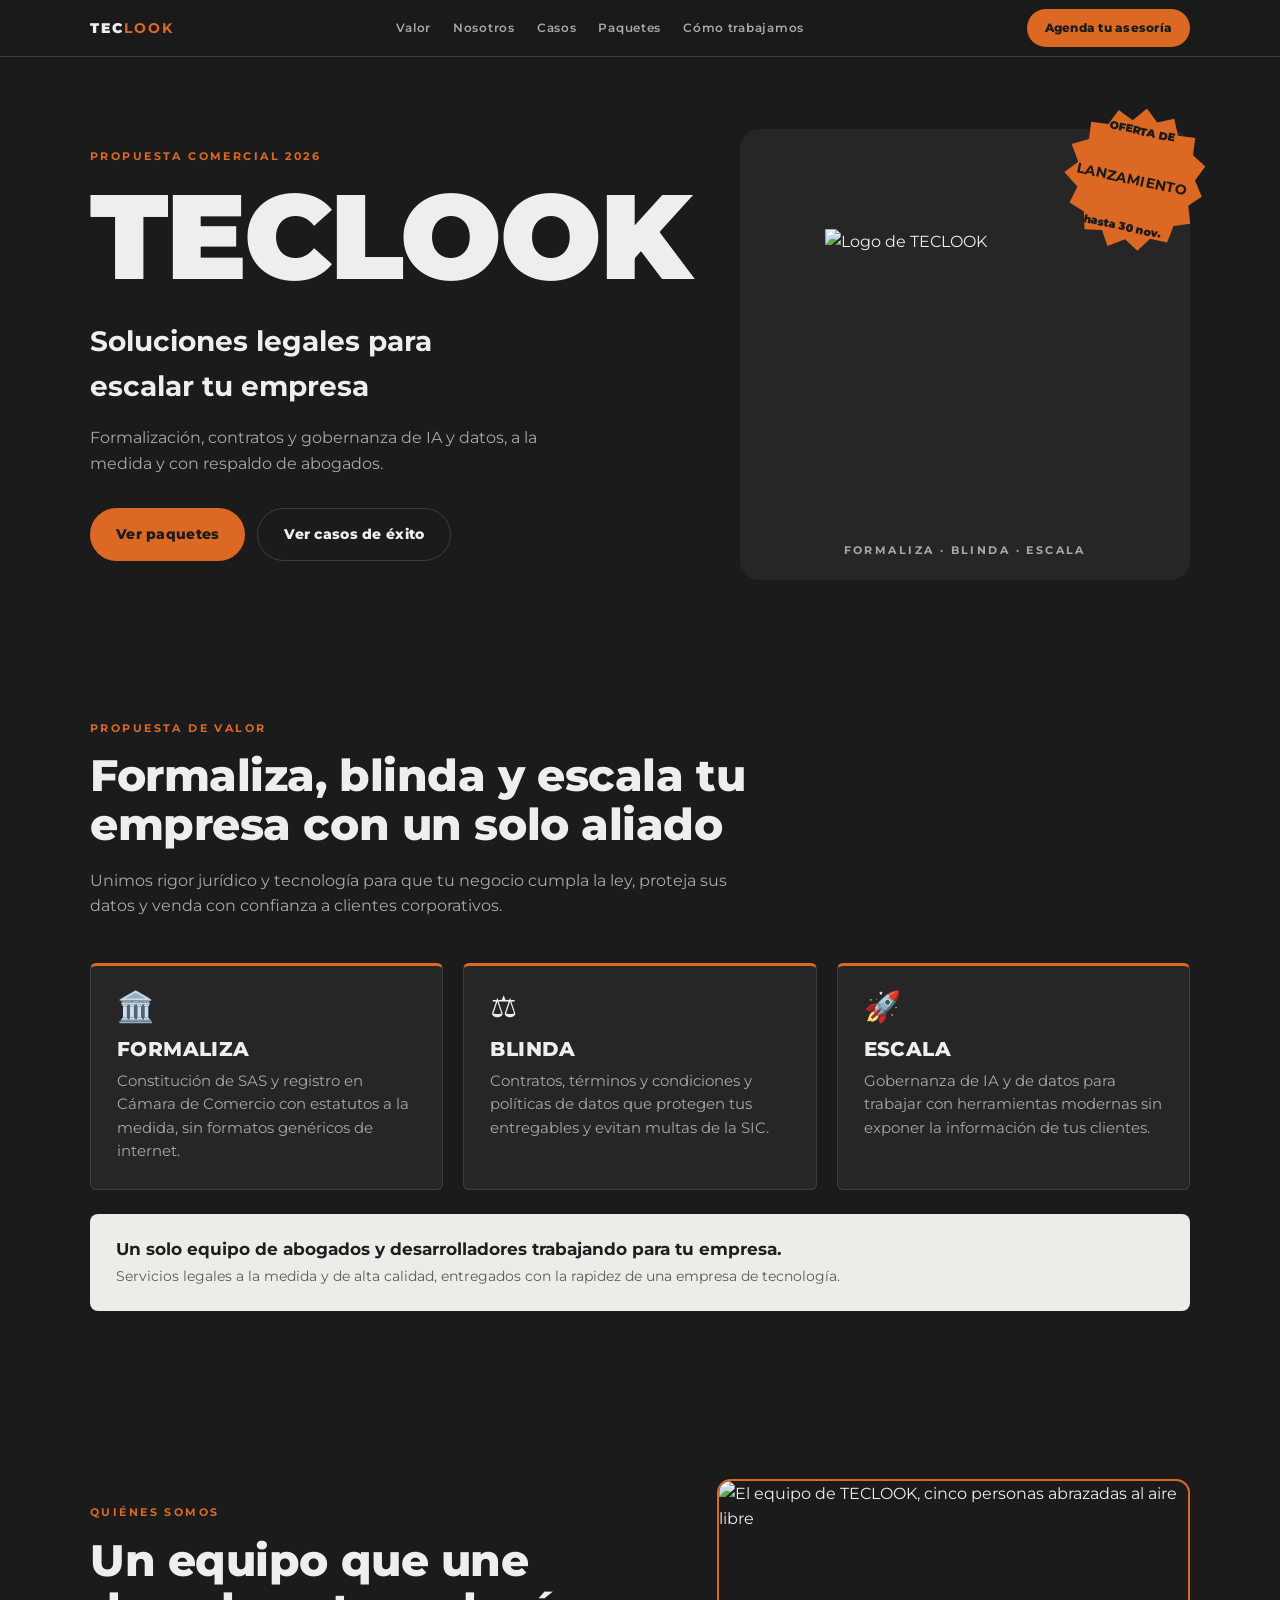
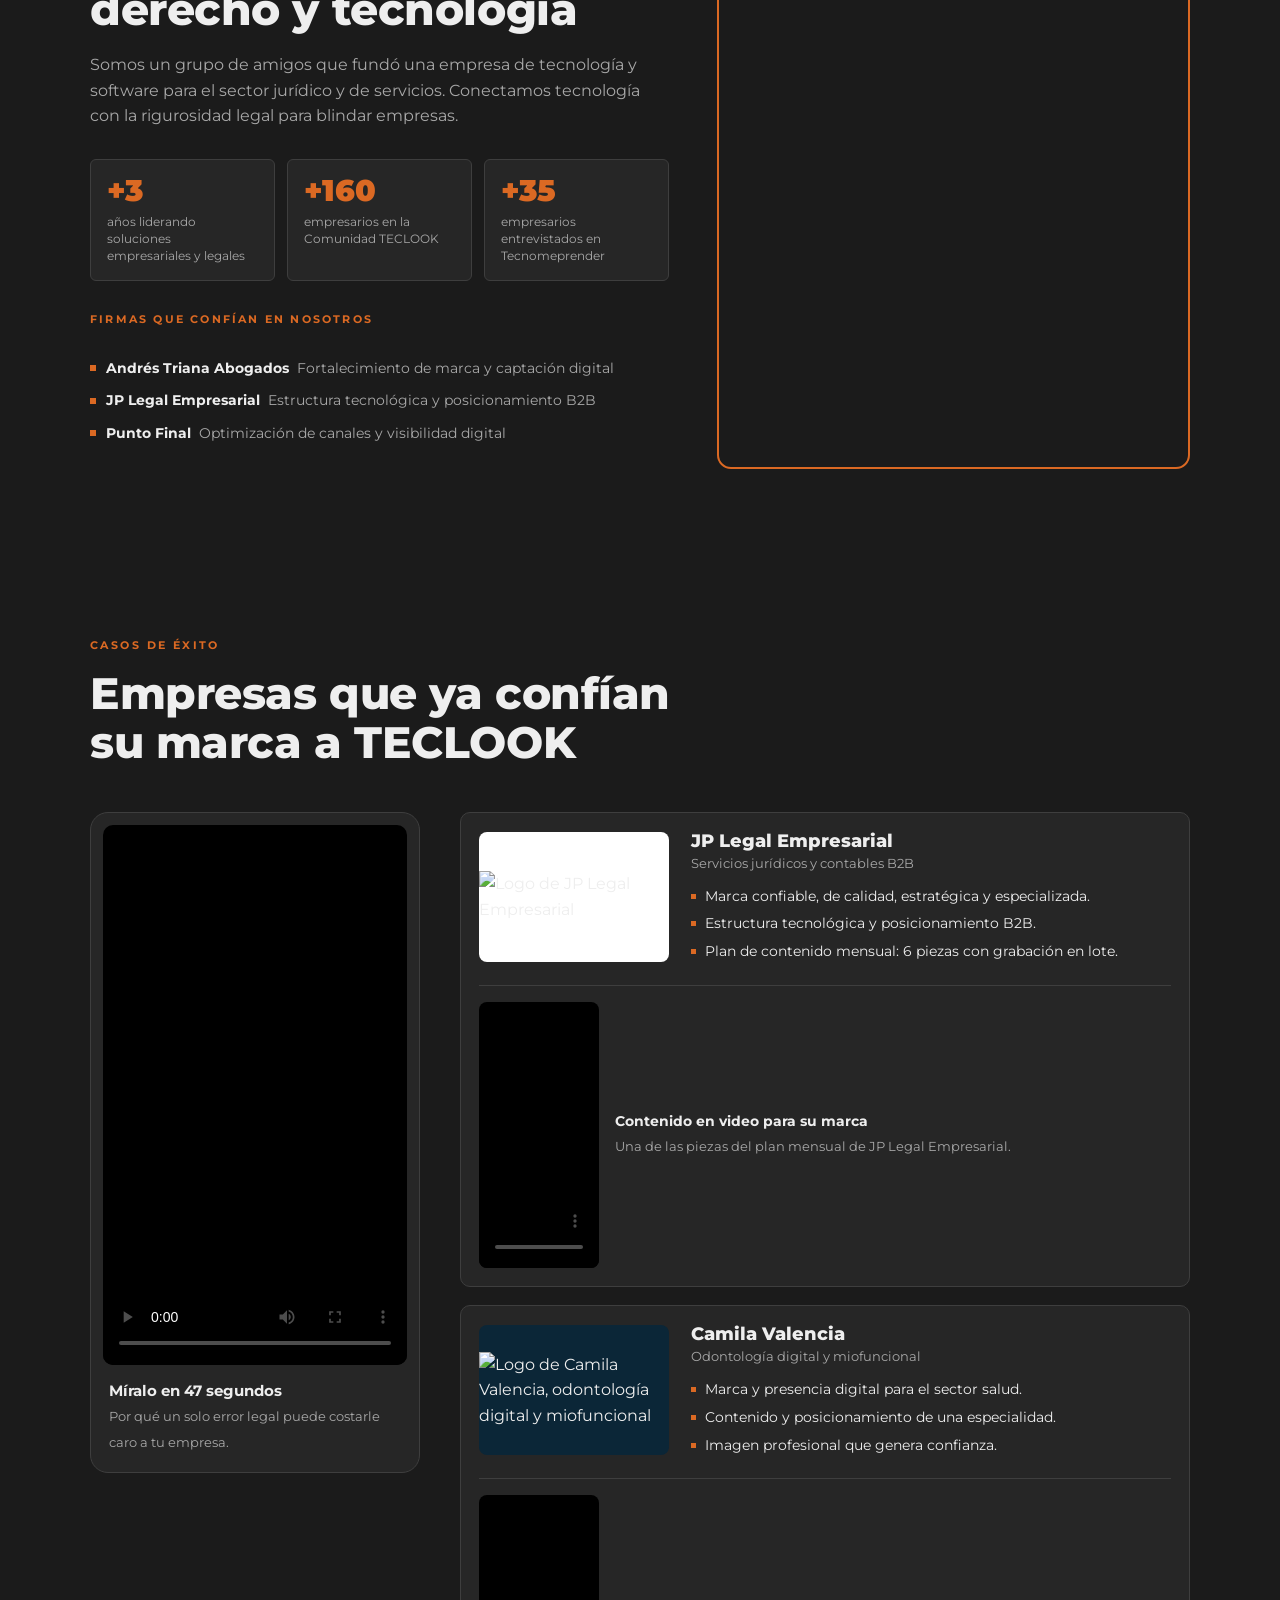
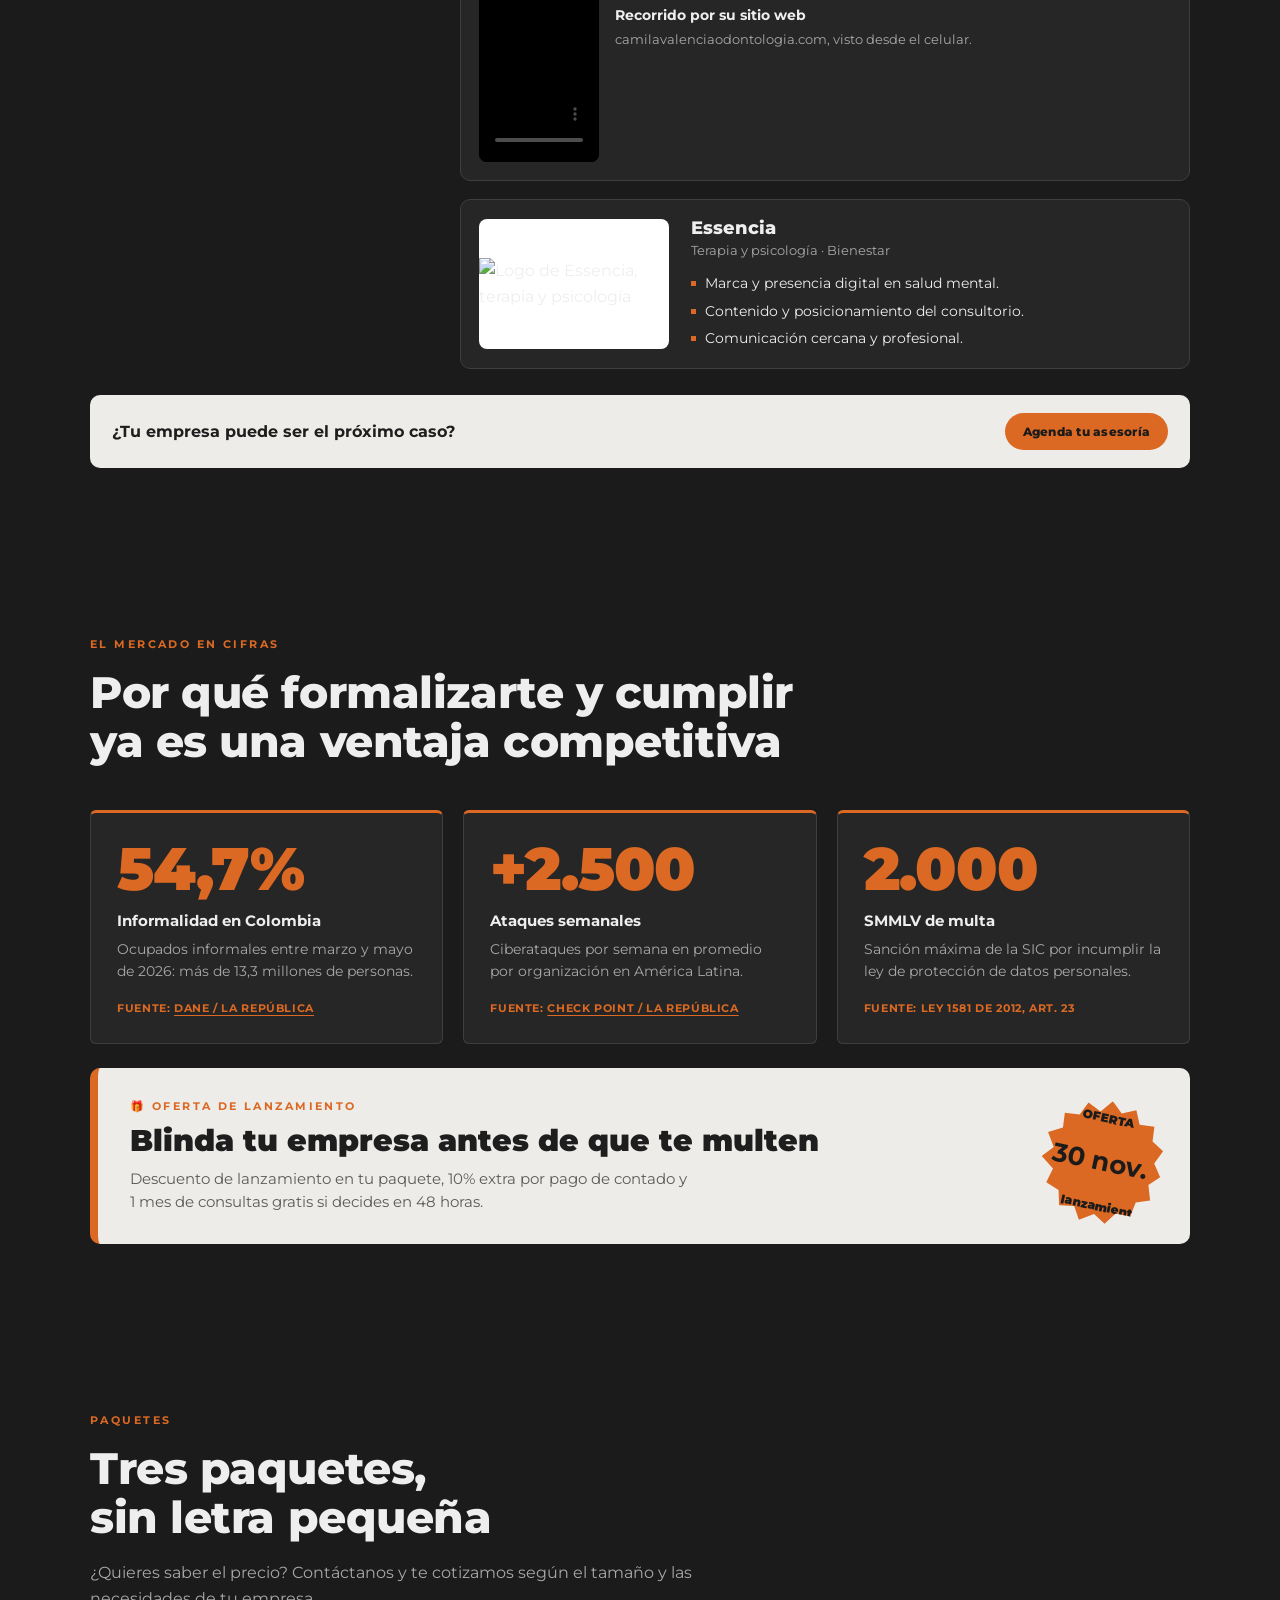
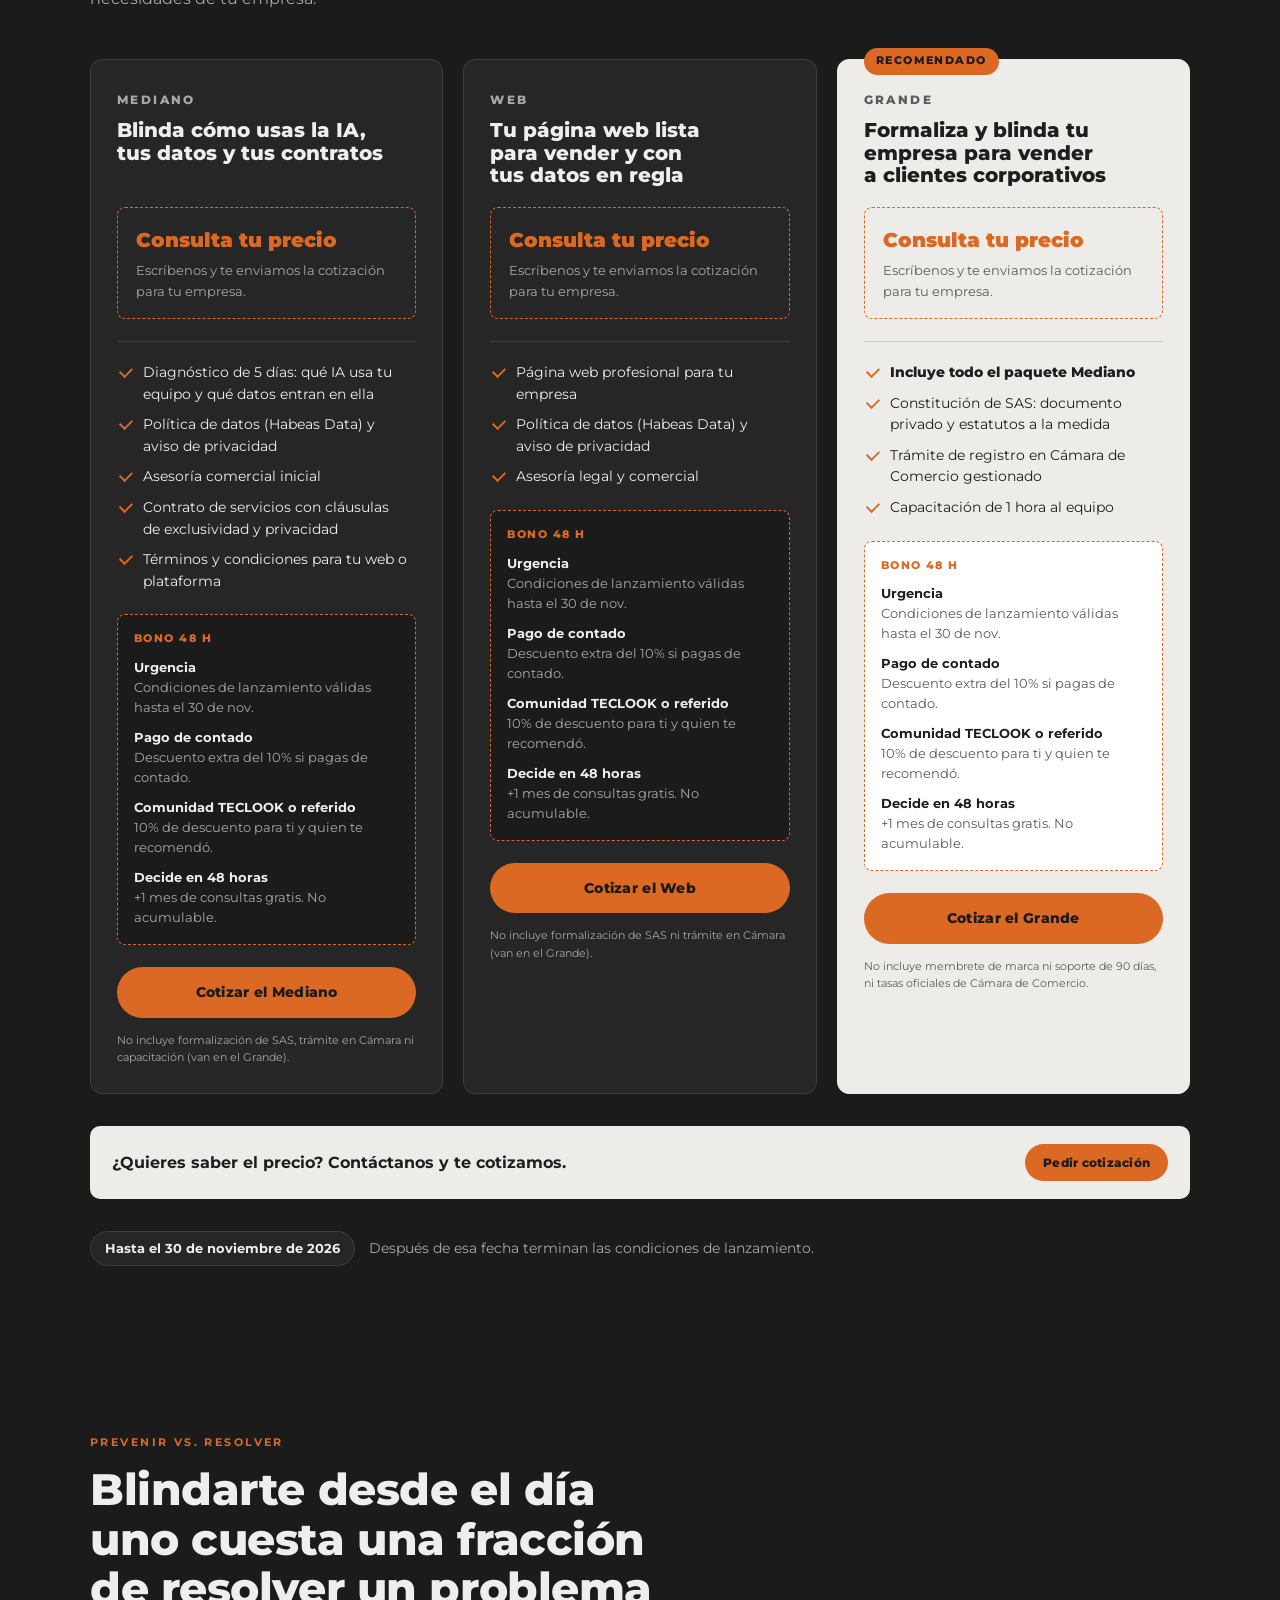
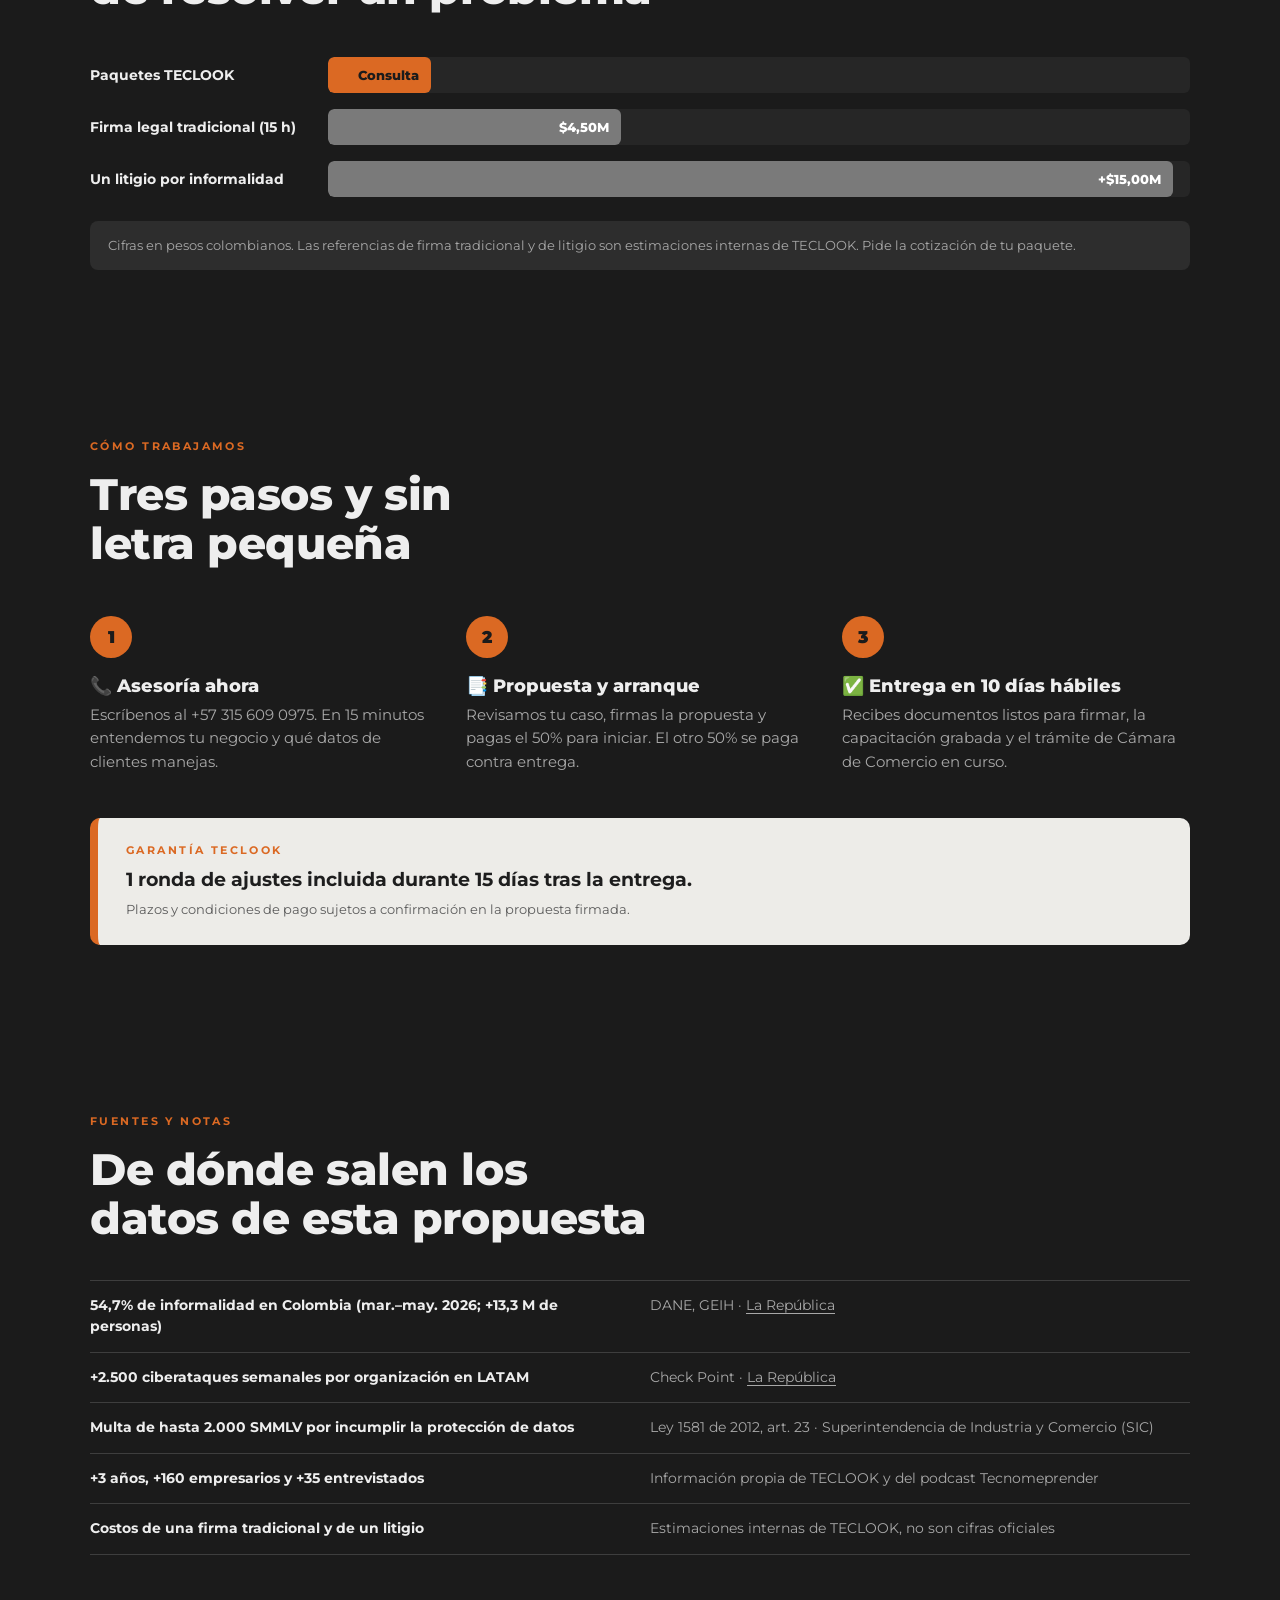
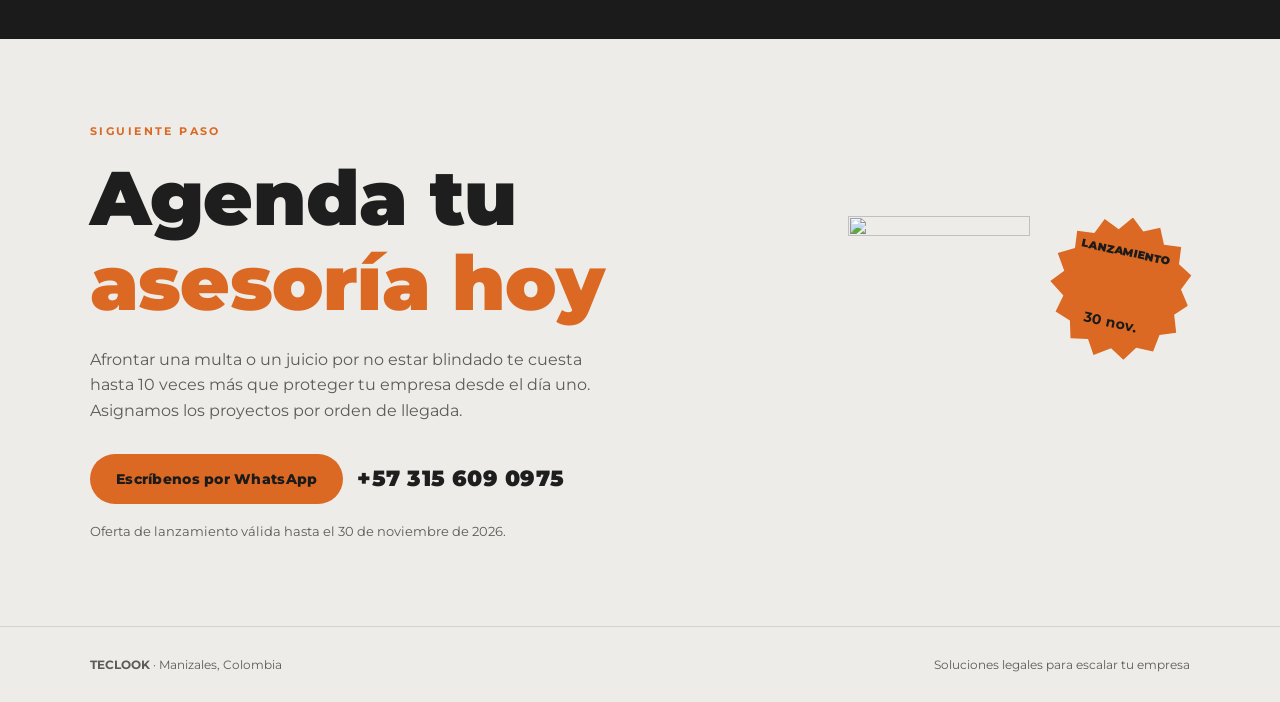
==== index.html @ 908ea459 "Add files via upload" ====
<!doctype html><html><head><meta charset=utf8><meta name=viewport content="width=device-width,initial-scale=1,viewport-fit=cover"><style>:root{color-scheme:light;box-sizing:border-box;padding-top:env(safe-area-inset-top,0px);padding-bottom:env(safe-area-inset-bottom,0px)}html{scroll-padding-top:env(safe-area-inset-top,0px)}body{margin:0;padding:0;font:14px -apple-system,BlinkMacSystemFont,sans-serif;background:#fff;color:#000}img{max-width:100%}[hidden]:not([hidden=until-found i]){display:none!important}</style></head><body>
<title>TECLOOK Legal</title>
<meta name="claude:viewport-fit-sides" content="cover">
<link rel="preconnect" href="https://fonts.googleapis.com">
<link rel="preconnect" href="https://fonts.gstatic.com" crossorigin>
<link rel="stylesheet" href="https://fonts.googleapis.com/css2?family=Montserrat:ital,wght@0,400;0,500;0,600;0,700;0,800;0,900;1,400&display=swap">
<style>
/* Concept: propuesta comercial en una sola página, negra y naranja, con cierre en crema.
   Una columna ancha, secciones separadas por espacio y no por cajas. */
:root {
  --bg: #1b1b1b;
  --panel: #262626;
  --panel-2: #2d2d2d;
  --line: #3e3e3e;
  --fg: #eeeeee;
  --mut: #a8a8a8;
  --accent: #db6923;
  --accent-ink: #1b1b1b;
  --cream: #edece8;
  --cream-ink: #1e1e1e;
  --cream-mut: #5b5b5b;
  --font: "Montserrat", "Segoe UI", system-ui, sans-serif;
  color-scheme: dark;
}
* { box-sizing: border-box; }
html { scroll-behavior: smooth; }
body {
  margin: 0; background: var(--bg); color: var(--fg); font-family: var(--font);
  font-size: 16px; line-height: 1.6;
  padding-left: max(16px, env(safe-area-inset-left, 0px));
  padding-right: max(16px, env(safe-area-inset-right, 0px));
}
body::before { content: ""; position: fixed; inset: 0 0 auto; height: env(safe-area-inset-top, 0px); z-index: 30; background: var(--bg); }
a { color: inherit; }
img, video { max-width: 100%; height: auto; display: block; }
h1, h2, h3, p { margin: 0; }
h1, h2, h3 { text-wrap: balance; line-height: 1.12; }
.wrap { max-width: 1100px; margin: 0 auto; }
section { padding-block: 84px; scroll-margin-top: 64px; }
.eyebrow { font-size: 11px; font-weight: 700; letter-spacing: .22em; text-transform: uppercase; color: var(--accent); margin-bottom: 14px; }
h2 { font-size: clamp(28px, 4.2vw, 44px); font-weight: 800; letter-spacing: -.01em; max-width: 20ch; }
h2.wide { max-width: 26ch; }
.lead { color: var(--mut); max-width: 62ch; margin-top: 18px; }
.rule { width: 44px; height: 3px; background: var(--accent); margin: 22px 0 0; }

/* nav */
nav { position: sticky; top: env(safe-area-inset-top, 0px); z-index: 20; background: color-mix(in srgb, var(--bg) 92%, transparent); backdrop-filter: blur(8px); border-bottom: 1px solid var(--line); margin-inline: calc(-1 * max(16px, env(safe-area-inset-left, 0px))); padding-inline: max(16px, env(safe-area-inset-left, 0px)); }
nav .wrap { display: flex; align-items: center; justify-content: space-between; gap: 16px; height: 56px; }
.brand { font-weight: 900; letter-spacing: .14em; font-size: 14px; text-decoration: none; }
.brand b { color: var(--accent); }
.links { display: flex; gap: 22px; font-size: 12px; font-weight: 600; letter-spacing: .06em; }
.links a { text-decoration: none; color: var(--mut); }
.links a:hover { color: var(--fg); }
.btn { display: inline-flex; align-items: center; justify-content: center; gap: 8px; background: var(--accent); color: var(--accent-ink); font-weight: 800; font-size: 14px; letter-spacing: .02em; text-decoration: none; padding: 14px 26px; border-radius: 999px; border: 0; cursor: pointer; font-family: inherit; }
.btn:hover { filter: brightness(1.08); }
.btn.sm { padding: 9px 18px; font-size: 12px; }
.btn.ghost { background: transparent; color: var(--fg); border: 1px solid var(--line); }
a:focus-visible, button:focus-visible, video:focus-visible { outline: 2px solid var(--accent); outline-offset: 3px; }
@media (max-width: 820px) { .links { display: none; } }

/* hero */
.hero { padding-block: 72px 56px; }
.hero .wrap { display: grid; grid-template-columns: 1.15fr .85fr; gap: 40px; align-items: center; }
.hero h1 { font-size: clamp(54px, 11vw, 120px); font-weight: 900; letter-spacing: -.02em; line-height: .95; }
.hero .tag { font-size: clamp(20px, 2.6vw, 28px); font-weight: 700; margin-top: 26px; max-width: 22ch; }
.hero .sub { color: var(--mut); margin-top: 16px; max-width: 46ch; }
.hero .ctas { display: flex; flex-wrap: wrap; gap: 12px; margin-top: 32px; }
.hero .mark { display: grid; place-items: center; background: var(--panel); border-radius: 20px; aspect-ratio: 1 / 1; position: relative; }
.hero .mark img { width: 62%; }
.hero .triad { position: absolute; bottom: 20px; left: 0; right: 0; text-align: center; font-size: 11px; font-weight: 700; letter-spacing: .22em; color: var(--mut); }
.sticker { position: absolute; display: grid; place-items: center; text-align: center; width: 112px; height: 112px; background: var(--accent); color: var(--accent-ink); font-weight: 900; font-size: 12px; line-height: 1.15; transform: rotate(12deg); clip-path: polygon(50% 0, 59% 8%, 70% 3%, 75% 14%, 87% 13%, 88% 25%, 98% 31%, 93% 42%, 100% 52%, 92% 60%, 96% 72%, 85% 76%, 83% 88%, 71% 88%, 64% 98%, 54% 92%, 43% 99%, 37% 89%, 25% 91%, 22% 79%, 11% 75%, 14% 63%, 3% 55%, 11% 46%, 4% 35%, 15% 29%, 14% 17%, 26% 16%, 31% 5%, 42% 10%); }
.sticker b { display: block; font-size: 20px; }
.hero .sticker, .close .sticker { width: 144px; height: 144px; font-size: 11px; }
.hero .sticker b, .close .sticker b { font-size: 14px; letter-spacing: .02em; }
.hero .sticker { top: -22px; right: -14px; }
@media (max-width: 820px) { .hero .wrap { grid-template-columns: 1fr; } .hero .mark { aspect-ratio: 16 / 10; } .hero .mark img { width: 34%; } .hero .sticker { right: 8px; top: -18px; } }

/* value */
.cards3 { display: grid; grid-template-columns: repeat(3, 1fr); gap: 20px; margin-top: 44px; }
.vcard { background: var(--panel); border: 1px solid var(--line); border-top: 3px solid var(--accent); border-radius: 6px; padding: 26px; min-width: 0; }
.vcard .ico { font-size: 30px; line-height: 1; }
.vcard h3 { font-size: 20px; font-weight: 800; margin-top: 16px; letter-spacing: .02em; }
.vcard p { color: var(--mut); font-size: 14.5px; margin-top: 10px; }
.strip { margin-top: 24px; background: var(--cream); color: var(--cream-ink); border-radius: 8px; padding: 22px 26px; }
.strip b { display: block; font-size: 17px; }
.strip span { font-size: 14px; color: var(--cream-mut); }
@media (max-width: 820px) { .cards3 { grid-template-columns: 1fr; } }

/* about */
.about .wrap { display: grid; grid-template-columns: 1.1fr .9fr; gap: 48px; align-items: center; }
.about .photo { border-radius: 14px; overflow: hidden; border: 2px solid var(--accent); }
.about .photo img { width: 100%; aspect-ratio: 4 / 5; object-fit: cover; object-position: 50% 62%; }
.stats3 { display: grid; grid-template-columns: repeat(3, 1fr); gap: 12px; margin-top: 30px; }
.stat { background: var(--panel); border: 1px solid var(--line); border-radius: 6px; padding: 16px; min-width: 0; }
.stat b { display: block; font-size: 30px; font-weight: 900; color: var(--accent); line-height: 1; }
.stat span { display: block; font-size: 12px; color: var(--mut); margin-top: 8px; line-height: 1.4; }
.firms { list-style: none; padding: 0; margin: 28px 0 0; display: grid; gap: 10px; }
.firms li { font-size: 14px; color: var(--mut); padding-left: 16px; position: relative; }
.firms li::before { content: ""; position: absolute; left: 0; top: .6em; width: 6px; height: 6px; background: var(--accent); }
.firms b { color: var(--fg); margin-right: 8px; }
.lab { font-size: 11px; font-weight: 700; letter-spacing: .2em; text-transform: uppercase; color: var(--accent); margin-top: 30px; }
@media (max-width: 820px) { .about .wrap { grid-template-columns: 1fr; } .about .photo { order: -1; } }

/* cases */
.cases .grid { display: grid; grid-template-columns: 330px 1fr; gap: 40px; margin-top: 44px; align-items: start; }
.vsl { background: var(--panel); border: 1px solid var(--line); border-radius: 18px; padding: 12px; }
.vsl video { width: 100%; height: auto; aspect-ratio: 9 / 16; background: #000; border-radius: 10px; object-fit: cover; }
.vsl .cap { padding: 14px 6px 6px; }
.vsl .cap b { display: block; font-size: 15px; }
.vsl .cap span { font-size: 12.5px; color: var(--mut); }
.clist { display: grid; gap: 18px; min-width: 0; }
.case { display: grid; grid-template-columns: 190px 1fr; gap: 22px; background: var(--panel); border: 1px solid var(--line); border-radius: 10px; padding: 18px; align-items: center; min-width: 0; }
.case .logo { height: 130px; border-radius: 8px; display: grid; place-items: center; overflow: hidden; background: #fff; }
.case .logo img { max-height: 100%; width: 100%; object-fit: contain; }
.case .logo.navy { background: #0b2637; }
.case h3 { font-size: 18px; font-weight: 800; }
.case .sec { font-size: 12.5px; color: var(--mut); margin-top: 3px; }
.case ul { list-style: none; padding: 0; margin: 12px 0 0; display: grid; gap: 6px; font-size: 13.5px; }
.case li { padding-left: 14px; position: relative; color: var(--fg); }
.case li::before { content: ""; position: absolute; left: 0; top: .6em; width: 5px; height: 5px; background: var(--accent); }
.case .mini { grid-column: 1 / -1; display: grid; grid-template-columns: 120px 1fr; gap: 16px; align-items: center; border-top: 1px solid var(--line); padding-top: 16px; }
.case .mini video { width: 120px; height: auto; aspect-ratio: 9 / 20; object-fit: cover; border-radius: 8px; background: #000; }
.case .mini b { font-size: 13.5px; display: block; }
.case .mini span { font-size: 12.5px; color: var(--mut); }
.ask { margin-top: 26px; display: flex; flex-wrap: wrap; align-items: center; justify-content: space-between; gap: 16px; background: var(--cream); color: var(--cream-ink); border-radius: 10px; padding: 18px 22px; }
.ask b { font-size: 16px; }
@media (max-width: 900px) { .cases .grid { grid-template-columns: 1fr; } .vsl { max-width: 340px; margin-inline: auto; } }
@media (max-width: 560px) { .case { grid-template-columns: 1fr; } .case .logo { height: 120px; } }

/* market */
.big3 { display: grid; grid-template-columns: repeat(3, 1fr); gap: 20px; margin-top: 44px; }
.big { background: var(--panel); border: 1px solid var(--line); border-top: 3px solid var(--accent); border-radius: 6px; padding: 26px; min-width: 0; display: flex; flex-direction: column; }
.big b { font-size: clamp(42px, 6vw, 60px); font-weight: 900; color: var(--accent); line-height: 1; letter-spacing: -.02em; }
.big h3 { font-size: 15px; font-weight: 700; margin-top: 14px; }
.big p { font-size: 14px; color: var(--mut); margin-top: 8px; }
.big small { margin-top: auto; padding-top: 18px; font-size: 10.5px; font-weight: 700; letter-spacing: .06em; text-transform: uppercase; color: var(--accent); }
.big small a { text-decoration: underline; text-underline-offset: 3px; }
.offer { position: relative; margin-top: 24px; background: var(--cream); color: var(--cream-ink); border-radius: 10px; padding: 30px 32px; padding-right: 190px; border-left: 8px solid var(--accent); }
.offer .eyebrow { margin-bottom: 8px; }
.offer h3 { font-size: clamp(22px, 3vw, 30px); font-weight: 900; }
.offer p { color: var(--cream-mut); margin-top: 10px; font-size: 14.5px; max-width: 56ch; }
.offer .sticker { right: 28px; top: 50%; margin-top: -56px; width: 124px; height: 124px; }
.offer .sticker b { font-size: 26px; }
@media (max-width: 820px) { .big3 { grid-template-columns: 1fr; } .offer { padding-right: 32px; padding-bottom: 150px; } .offer .sticker { top: auto; bottom: 18px; margin-top: 0; right: 22px; } }

/* packages */
.packs { display: grid; grid-template-columns: repeat(3, 1fr); gap: 20px; margin-top: 48px; align-items: stretch; }
.pack { position: relative; display: flex; flex-direction: column; background: var(--panel); border: 1px solid var(--line); border-radius: 12px; padding: 30px 26px 26px; min-width: 0; }
.pack.hot { background: var(--cream); color: var(--cream-ink); border-color: var(--cream); }
.pack .flag { position: absolute; top: -12px; left: 26px; background: var(--accent); color: var(--accent-ink); font-size: 10.5px; font-weight: 800; letter-spacing: .14em; padding: 5px 12px; border-radius: 999px; }
.pack .name { font-size: 12px; font-weight: 800; letter-spacing: .2em; color: var(--mut); text-transform: uppercase; }
.pack.hot .name { color: var(--cream-mut); }
.pack h3 { font-size: 20px; font-weight: 800; margin-top: 10px; min-height: 3.4em; }
.price { margin-top: 18px; display: flex; align-items: flex-end; gap: 12px; flex-wrap: wrap; }
.price .was { color: var(--mut); text-decoration: line-through; text-decoration-color: var(--accent); text-decoration-thickness: 2px; font-size: 15px; width: 100%; }
.pack.hot .price .was { color: var(--cream-mut); }
.price b { font-size: 46px; font-weight: 900; line-height: 1; color: var(--accent); letter-spacing: -.02em; }
.price .off { background: var(--accent); color: var(--accent-ink); font-weight: 900; font-size: 13px; padding: 4px 10px; border-radius: 6px; margin-bottom: 6px; }
.cop { font-size: 13px; font-weight: 600; margin-top: 8px; }
.save { font-size: 12.5px; color: var(--mut); margin-top: 2px; }
.pack.hot .save { color: var(--cream-mut); }
.inc { list-style: none; padding: 0; margin: 22px 0 0; display: grid; gap: 9px; border-top: 1px solid var(--line); padding-top: 20px; }
.pack.hot .inc { border-color: #c9c8c2; }
.inc li { display: grid; grid-template-columns: 18px 1fr auto; gap: 8px; font-size: 13.5px; align-items: start; }
.inc li::before { content: ""; width: 10px; height: 6px; border-left: 2.5px solid var(--accent); border-bottom: 2.5px solid var(--accent); transform: rotate(-45deg); margin: 5px 0 0 3px; }
.inc .v { color: var(--mut); font-weight: 700; font-size: 12.5px; white-space: nowrap; }
.pack.hot .inc .v { color: var(--cream-mut); }
.inc li.sub { font-weight: 800; }
.quote { margin-top: 20px; padding: 16px 18px; border: 1px dashed var(--accent); border-radius: 8px; display: grid; gap: 4px; }
.quote b { font-size: 20px; font-weight: 900; color: var(--accent); }
.quote span { font-size: 13px; color: var(--mut); }
.pack.hot .quote span { color: var(--cream-mut); }
.hooks { margin-top: 22px; background: var(--bg); border: 1px dashed var(--accent); border-radius: 8px; padding: 16px; display: grid; gap: 10px; font-size: 12.5px; }
.pack.hot .hooks { background: #fff; }
.hooks b { display: block; font-size: 12.5px; }
.hooks span { color: var(--mut); }
.pack.hot .hooks span { color: var(--cream-mut); }
.hooks .bono { font-size: 10.5px; font-weight: 800; letter-spacing: .14em; color: var(--accent); }
.pack .btn { margin-top: 22px; width: 100%; }
.pack .note { font-size: 11px; color: var(--mut); margin-top: 14px; }
.pack.hot .note { color: var(--cream-mut); }
.deadline { margin-top: 32px; display: flex; flex-wrap: wrap; align-items: center; gap: 14px; font-size: 14px; color: var(--mut); }
.deadline b { min-width: 0; color: var(--fg); background: var(--panel); border: 1px solid var(--line); padding: 6px 14px; border-radius: 999px; font-size: 13px; }
@media (max-width: 960px) { .packs { grid-template-columns: 1fr; max-width: 520px; margin-inline: auto; } .pack h3 { min-height: 0; } }

/* compare */
.bars { margin-top: 44px; display: grid; gap: 16px; }
.bar { display: grid; grid-template-columns: 220px 1fr; gap: 18px; align-items: center; }
.bar .l { font-size: 14px; font-weight: 700; }
.bar .t { background: var(--panel); border-radius: 6px; height: 36px; position: relative; overflow: hidden; }
.bar .f { height: 100%; border-radius: 6px; display: flex; align-items: center; justify-content: flex-end; padding-right: 12px; font-weight: 800; font-size: 13px; color: var(--accent-ink); background: var(--accent); min-width: 78px; }
.bar.g .f { background: #7a7a7a; color: #fff; }
.fine { margin-top: 24px; background: var(--panel-2); border-radius: 8px; padding: 14px 18px; font-size: 13px; color: var(--mut); }
@media (max-width: 640px) { .bar { grid-template-columns: 1fr; gap: 6px; } }

/* steps */
.steps { display: grid; grid-template-columns: repeat(3, 1fr); gap: 28px; margin-top: 48px; position: relative; }
.step { min-width: 0; }
.step .n { width: 42px; height: 42px; border-radius: 50%; background: var(--accent); color: var(--accent-ink); font-weight: 900; display: grid; place-items: center; font-size: 17px; }
.step h3 { font-size: 18px; font-weight: 800; margin-top: 18px; }
.step p { color: var(--mut); font-size: 14.5px; margin-top: 8px; }
.guar { margin-top: 44px; background: var(--cream); color: var(--cream-ink); border-radius: 10px; border-left: 8px solid var(--accent); padding: 24px 28px; }
.guar .eyebrow { margin-bottom: 6px; }
.guar b { font-size: 19px; display: block; }
.guar span { font-size: 13px; color: var(--cream-mut); }
@media (max-width: 820px) { .steps { grid-template-columns: 1fr; } }

/* sources */
.src { margin-top: 36px; border-top: 1px solid var(--line); }
.src div { display: grid; grid-template-columns: 1fr 1fr; gap: 20px; padding: 14px 0; border-bottom: 1px solid var(--line); font-size: 13.5px; }
.src b { font-weight: 700; }
.src span { color: var(--mut); }
.src a { text-underline-offset: 3px; }
@media (max-width: 700px) { .src div { grid-template-columns: 1fr; gap: 4px; } }

/* closing: cream on purpose */
.close { background: var(--cream); color: var(--cream-ink); margin-inline: calc(-1 * max(16px, env(safe-area-inset-left, 0px))); padding-inline: max(16px, env(safe-area-inset-left, 0px)); }
.close .wrap { display: grid; grid-template-columns: 1.2fr .8fr; gap: 40px; align-items: center; }
.close h2 { max-width: 12ch; font-size: clamp(40px, 7vw, 76px); font-weight: 900; }
.close h2 em { font-style: normal; color: var(--accent); display: block; }
.close p { color: var(--cream-mut); margin-top: 22px; max-width: 48ch; }
.phone { margin-top: 30px; display: flex; flex-wrap: wrap; align-items: center; gap: 14px; }
.phone .num { font-weight: 900; font-size: 22px; letter-spacing: .01em; user-select: all; }
.close .until { font-size: 12.5px; margin-top: 18px; color: var(--cream-mut); }
.close .side { display: grid; place-items: center; position: relative; }
.close .side img { width: min(260px, 70%); }
.close .side .sticker { top: 0; right: 0; }
footer { padding-block: 28px; font-size: 12px; color: var(--mut); display: flex; flex-wrap: wrap; justify-content: space-between; gap: 10px; }
.closefoot { background: var(--cream); color: var(--cream-mut); margin-inline: calc(-1 * max(16px, env(safe-area-inset-left, 0px))); padding-inline: max(16px, env(safe-area-inset-left, 0px)); border-top: 1px solid #d3d2cc; }
.closefoot footer { color: var(--cream-mut); }
@media (max-width: 820px) { .close .wrap { grid-template-columns: 1fr; } .close .side { order: -1; } }
@media (prefers-reduced-motion: reduce) { html { scroll-behavior: auto; } }
</style>

<nav>
  <div class="wrap">
    <a class="brand" href="#inicio">TEC<b>LOOK</b></a>
    <div class="links">
      <a href="#valor">Valor</a><a href="#nosotros">Nosotros</a><a href="#casos">Casos</a><a href="#paquetes">Paquetes</a><a href="#como">Cómo trabajamos</a>
    </div>
    <a class="btn sm" href="https://wa.me/573156090975" target="_blank" rel="noopener">Agenda tu asesoría</a>
  </div>
</nav>

<header class="hero" id="inicio">
  <div class="wrap">
    <div>
      <div class="eyebrow">Propuesta comercial 2026</div>
      <h1>TECLOOK</h1>
      <p class="tag">Soluciones legales para escalar tu empresa</p>
      <p class="sub">Formalización, contratos y gobernanza de IA y datos, a la medida y con respaldo de abogados.</p>
      <div class="ctas">
        <a class="btn" href="#paquetes">Ver paquetes</a>
        <a class="btn ghost" href="#casos">Ver casos de éxito</a>
      </div>
    </div>
    <div class="mark">
      <img src="assets/logo.png" alt="Logo de TECLOOK" width="700" height="629">
      <div class="sticker">OFERTA DE<b>LANZAMIENTO</b>hasta 30 nov.</div>
      <div class="triad">FORMALIZA · BLINDA · ESCALA</div>
    </div>
  </div>
</header>

<section id="valor">
  <div class="wrap">
    <div class="eyebrow">Propuesta de valor</div>
    <h2 class="wide">Formaliza, blinda y escala tu empresa con un solo aliado</h2>
    <p class="lead">Unimos rigor jurídico y tecnología para que tu negocio cumpla la ley, proteja sus datos y venda con confianza a clientes corporativos.</p>
    <div class="cards3">
      <div class="vcard"><div class="ico">🏛️</div><h3>FORMALIZA</h3><p>Constitución de SAS y registro en Cámara de Comercio con estatutos a la medida, sin formatos genéricos de internet.</p></div>
      <div class="vcard"><div class="ico">⚖️</div><h3>BLINDA</h3><p>Contratos, términos y condiciones y políticas de datos que protegen tus entregables y evitan multas de la SIC.</p></div>
      <div class="vcard"><div class="ico">🚀</div><h3>ESCALA</h3><p>Gobernanza de IA y de datos para trabajar con herramientas modernas sin exponer la información de tus clientes.</p></div>
    </div>
    <div class="strip"><b>Un solo equipo de abogados y desarrolladores trabajando para tu empresa.</b><span>Servicios legales a la medida y de alta calidad, entregados con la rapidez de una empresa de tecnología.</span></div>
  </div>
</section>

<section class="about" id="nosotros">
  <div class="wrap">
    <div>
      <div class="eyebrow">Quiénes somos</div>
      <h2>Un equipo que une derecho y tecnología</h2>
      <p class="lead">Somos un grupo de amigos que fundó una empresa de tecnología y software para el sector jurídico y de servicios. Conectamos tecnología con la rigurosidad legal para blindar empresas.</p>
      <div class="stats3">
        <div class="stat"><b>+3</b><span>años liderando soluciones empresariales y legales</span></div>
        <div class="stat"><b>+160</b><span>empresarios en la Comunidad TECLOOK</span></div>
        <div class="stat"><b>+35</b><span>empresarios entrevistados en Tecnomeprender</span></div>
      </div>
      <div class="lab">Firmas que confían en nosotros</div>
      <ul class="firms">
        <li><b>Andrés Triana Abogados</b>Fortalecimiento de marca y captación digital</li>
        <li><b>JP Legal Empresarial</b>Estructura tecnológica y posicionamiento B2B</li>
        <li><b>Punto Final</b>Optimización de canales y visibilidad digital</li>
      </ul>
    </div>
    <div class="photo"><img src="assets/team.jpg" alt="El equipo de TECLOOK, cinco personas abrazadas al aire libre" width="1000" height="1452"></div>
  </div>
</section>

<section class="cases" id="casos">
  <div class="wrap">
    <div class="eyebrow">Casos de éxito</div>
    <h2 class="wide">Empresas que ya confían su marca a TECLOOK</h2>
    <div class="grid">
      <div class="vsl">
        <video controls playsinline preload="metadata" poster="assets/vsl-poster.jpg" aria-label="Video de presentación de TECLOOK">
          <source src="assets/vsl.mp4" type="video/mp4">
        </video>
        <div class="cap"><b>Míralo en 47 segundos</b><span>Por qué un solo error legal puede costarle caro a tu empresa.</span></div>
      </div>
      <div class="clist">
        <article class="case">
          <div class="logo"><img src="assets/logo_jp.jpg" alt="Logo de JP Legal Empresarial"></div>
          <div>
            <h3>JP Legal Empresarial</h3><div class="sec">Servicios jurídicos y contables B2B</div>
            <ul><li>Marca confiable, de calidad, estratégica y especializada.</li><li>Estructura tecnológica y posicionamiento B2B.</li><li>Plan de contenido mensual: 6 piezas con grabación en lote.</li></ul>
          </div>
          <div class="mini">
            <video controls playsinline preload="metadata" poster="assets/jp-poster.jpg" aria-label="Video de contenido para JP Legal Empresarial"><source src="assets/jp-legal.mp4" type="video/mp4"></video>
            <div><b>Contenido en video para su marca</b><span>Una de las piezas del plan mensual de JP Legal Empresarial.</span></div>
          </div>
        </article>
        <article class="case">
          <div class="logo navy"><img src="assets/logo_ca.jpg" alt="Logo de Camila Valencia, odontología digital y miofuncional"></div>
          <div>
            <h3>Camila Valencia</h3><div class="sec">Odontología digital y miofuncional</div>
            <ul><li>Marca y presencia digital para el sector salud.</li><li>Contenido y posicionamiento de una especialidad.</li><li>Imagen profesional que genera confianza.</li></ul>
          </div>
          <div class="mini">
            <video controls playsinline preload="metadata" poster="assets/web-poster.jpg" aria-label="Recorrido por el sitio web de Camila Valencia"><source src="assets/web-camila.mp4" type="video/mp4"></video>
            <div><b>Recorrido por su sitio web</b><span>camilavalenciaodontologia.com, visto desde el celular.</span></div>
          </div>
        </article>
        <article class="case">
          <div class="logo"><img src="assets/logo_es.png" alt="Logo de Essencia, terapia y psicología"></div>
          <div>
            <h3>Essencia</h3><div class="sec">Terapia y psicología · Bienestar</div>
            <ul><li>Marca y presencia digital en salud mental.</li><li>Contenido y posicionamiento del consultorio.</li><li>Comunicación cercana y profesional.</li></ul>
          </div>
        </article>
      </div>
    </div>
    <div class="ask"><b>¿Tu empresa puede ser el próximo caso?</b><a class="btn sm" href="https://wa.me/573156090975" target="_blank" rel="noopener">Agenda tu asesoría</a></div>
  </div>
</section>

<section id="mercado">
  <div class="wrap">
    <div class="eyebrow">El mercado en cifras</div>
    <h2 class="wide">Por qué formalizarte y cumplir ya es una ventaja competitiva</h2>
    <div class="big3">
      <div class="big"><b>54,7%</b><h3>Informalidad en Colombia</h3><p>Ocupados informales entre marzo y mayo de 2026: más de 13,3 millones de personas.</p><small>Fuente: <a href="https://www.larepublica.co/economia/informalidad-alcanzo-54-7-a-cierre-de-mayo-con-mas-de-13-34-millones-de-personas-4434089" target="_blank" rel="noopener">DANE / La República</a></small></div>
      <div class="big"><b>+2.500</b><h3>Ataques semanales</h3><p>Ciberataques por semana en promedio por organización en América Latina.</p><small>Fuente: <a href="https://www.larepublica.co/empresas/el-ano-pasado-se-reportaron-mas-de-2-500-ciberataques-por-semana-en-latinoamerica-4074216" target="_blank" rel="noopener">Check Point / La República</a></small></div>
      <div class="big"><b>2.000</b><h3>SMMLV de multa</h3><p>Sanción máxima de la SIC por incumplir la ley de protección de datos personales.</p><small>Fuente: Ley 1581 de 2012, art. 23</small></div>
    </div>
    <div class="offer">
      <div class="eyebrow">🎁 Oferta de lanzamiento</div>
      <h3>Blinda tu empresa antes de que te multen</h3>
      <p>Descuento de lanzamiento en tu paquete, 10% extra por pago de contado y 1 mes de consultas gratis si decides en 48 horas.</p>
      <div class="sticker">OFERTA<b>30 nov.</b>de lanzamiento</div>
    </div>
  </div>
</section>

<section id="paquetes">
  <div class="wrap">
    <div class="eyebrow">Paquetes</div>
    <h2>Tres paquetes, sin letra pequeña</h2>
    <p class="lead">¿Quieres saber el precio? Contáctanos y te cotizamos según el tamaño y las necesidades de tu empresa.</p>
    <div class="packs">

      <article class="pack">
        <div class="name">Mediano</div>
        <h3>Blinda cómo usas la IA, tus datos y tus contratos</h3>
        <div class="quote"><b>Consulta tu precio</b><span>Escríbenos y te enviamos la cotización para tu empresa.</span></div>
        <ul class="inc">
          <li><span>Diagnóstico de 5 días: qué IA usa tu equipo y qué datos entran en ella</span></li>
          <li><span>Política de datos (Habeas Data) y aviso de privacidad</span></li>
          <li><span>Asesoría comercial inicial</span></li>
          <li><span>Contrato de servicios con cláusulas de exclusividad y privacidad</span></li>
          <li><span>Términos y condiciones para tu web o plataforma</span></li>
        </ul>
        <div class="hooks">
          <div class="bono">BONO 48 H</div>
          <div><b>Urgencia</b><span>Condiciones de lanzamiento válidas hasta el 30 de nov.</span></div>
          <div><b>Pago de contado</b><span>Descuento extra del 10% si pagas de contado.</span></div>
          <div><b>Comunidad TECLOOK o referido</b><span>10% de descuento para ti y quien te recomendó.</span></div>
          <div><b>Decide en 48 horas</b><span>+1 mes de consultas gratis. No acumulable.</span></div>
        </div>
        <a class="btn" href="https://wa.me/573156090975?text=Hola%2C%20quiero%20cotizar%20el%20Paquete%20Mediano%20de%20TECLOOK" target="_blank" rel="noopener">Cotizar el Mediano</a>
        <p class="note">No incluye formalización de SAS, trámite en Cámara ni capacitación (van en el Grande).</p>
      </article>

      <article class="pack">
        <div class="name">Web</div>
        <h3>Tu página web lista para vender y con tus datos en regla</h3>
        <div class="quote"><b>Consulta tu precio</b><span>Escríbenos y te enviamos la cotización para tu empresa.</span></div>
        <ul class="inc">
          <li><span>Página web profesional para tu empresa</span></li>
          <li><span>Política de datos (Habeas Data) y aviso de privacidad</span></li>
          <li><span>Asesoría legal y comercial</span></li>
        </ul>
        <div class="hooks">
          <div class="bono">BONO 48 H</div>
          <div><b>Urgencia</b><span>Condiciones de lanzamiento válidas hasta el 30 de nov.</span></div>
          <div><b>Pago de contado</b><span>Descuento extra del 10% si pagas de contado.</span></div>
          <div><b>Comunidad TECLOOK o referido</b><span>10% de descuento para ti y quien te recomendó.</span></div>
          <div><b>Decide en 48 horas</b><span>+1 mes de consultas gratis. No acumulable.</span></div>
        </div>
        <a class="btn" href="https://wa.me/573156090975?text=Hola%2C%20quiero%20cotizar%20el%20Paquete%20Web%20de%20TECLOOK" target="_blank" rel="noopener">Cotizar el Web</a>
        <p class="note">No incluye formalización de SAS ni trámite en Cámara (van en el Grande).</p>
      </article>

      <article class="pack hot">
        <div class="flag">RECOMENDADO</div>
        <div class="name">Grande</div>
        <h3>Formaliza y blinda tu empresa para vender a clientes corporativos</h3>
        <div class="quote"><b>Consulta tu precio</b><span>Escríbenos y te enviamos la cotización para tu empresa.</span></div>
        <ul class="inc">
          <li class="sub"><span>Incluye todo el paquete Mediano</span></li>
          <li><span>Constitución de SAS: documento privado y estatutos a la medida</span></li>
          <li><span>Trámite de registro en Cámara de Comercio gestionado</span></li>
          <li><span>Capacitación de 1 hora al equipo</span></li>
        </ul>
        <div class="hooks">
          <div class="bono">BONO 48 H</div>
          <div><b>Urgencia</b><span>Condiciones de lanzamiento válidas hasta el 30 de nov.</span></div>
          <div><b>Pago de contado</b><span>Descuento extra del 10% si pagas de contado.</span></div>
          <div><b>Comunidad TECLOOK o referido</b><span>10% de descuento para ti y quien te recomendó.</span></div>
          <div><b>Decide en 48 horas</b><span>+1 mes de consultas gratis. No acumulable.</span></div>
        </div>
        <a class="btn" href="https://wa.me/573156090975?text=Hola%2C%20quiero%20cotizar%20el%20Paquete%20Grande%20de%20TECLOOK" target="_blank" rel="noopener">Cotizar el Grande</a>
        <p class="note">No incluye membrete de marca ni soporte de 90 días, ni tasas oficiales de Cámara de Comercio.</p>
      </article>
    </div>
    <div class="ask" style="margin-top:32px"><b>¿Quieres saber el precio? Contáctanos y te cotizamos.</b><a class="btn sm" href="https://wa.me/573156090975?text=Hola%2C%20quiero%20cotizar%20un%20paquete%20de%20TECLOOK" target="_blank" rel="noopener">Pedir cotización</a></div>
    <div class="deadline"><b id="days">Hasta el 30 de noviembre de 2026</b><span>Después de esa fecha terminan las condiciones de lanzamiento.</span></div>
  </div>
</section>

<section id="comparar">
  <div class="wrap">
    <div class="eyebrow">Prevenir vs. resolver</div>
    <h2 class="wide">Blindarte desde el día uno cuesta una fracción de resolver un problema</h2>
    <div class="bars" id="bars">
      <div class="bar"><div class="l">Paquetes TECLOOK</div><div class="t"><div class="f" style="width:12%">Consulta</div></div></div>
      <div class="bar g"><div class="l">Firma legal tradicional (15 h)</div><div class="t"><div class="f" style="width:34%">$4,50M</div></div></div>
      <div class="bar g"><div class="l">Un litigio por informalidad</div><div class="t"><div class="f" style="width:98%">+$15,00M</div></div></div>
    </div>
    <div class="fine">Cifras en pesos colombianos. Las referencias de firma tradicional y de litigio son estimaciones internas de TECLOOK. Pide la cotización de tu paquete.</div>
  </div>
</section>

<section id="como">
  <div class="wrap">
    <div class="eyebrow">Cómo trabajamos</div>
    <h2>Tres pasos y sin letra pequeña</h2>
    <div class="steps">
      <div class="step"><div class="n">1</div><h3>📞 Asesoría ahora</h3><p>Escríbenos al +57 315 609 0975. En 15 minutos entendemos tu negocio y qué datos de clientes manejas.</p></div>
      <div class="step"><div class="n">2</div><h3>📑 Propuesta y arranque</h3><p>Revisamos tu caso, firmas la propuesta y pagas el 50% para iniciar. El otro 50% se paga contra entrega.</p></div>
      <div class="step"><div class="n">3</div><h3>✅ Entrega en 10 días hábiles</h3><p>Recibes documentos listos para firmar, la capacitación grabada y el trámite de Cámara de Comercio en curso.</p></div>
    </div>
    <div class="guar"><div class="eyebrow">Garantía TECLOOK</div><b>1 ronda de ajustes incluida durante 15 días tras la entrega.</b><span>Plazos y condiciones de pago sujetos a confirmación en la propuesta firmada.</span></div>
  </div>
</section>

<section id="fuentes">
  <div class="wrap">
    <div class="eyebrow">Fuentes y notas</div>
    <h2 class="wide">De dónde salen los datos de esta propuesta</h2>
    <div class="src">
      <div><b>54,7% de informalidad en Colombia (mar.–may. 2026; +13,3 M de personas)</b><span>DANE, GEIH · <a href="https://www.larepublica.co/economia/informalidad-alcanzo-54-7-a-cierre-de-mayo-con-mas-de-13-34-millones-de-personas-4434089" target="_blank" rel="noopener">La República</a></span></div>
      <div><b>+2.500 ciberataques semanales por organización en LATAM</b><span>Check Point · <a href="https://www.larepublica.co/empresas/el-ano-pasado-se-reportaron-mas-de-2-500-ciberataques-por-semana-en-latinoamerica-4074216" target="_blank" rel="noopener">La República</a></span></div>
      <div><b>Multa de hasta 2.000 SMMLV por incumplir la protección de datos</b><span>Ley 1581 de 2012, art. 23 · Superintendencia de Industria y Comercio (SIC)</span></div>
            <div><b>+3 años, +160 empresarios y +35 entrevistados</b><span>Información propia de TECLOOK y del podcast Tecnomeprender</span></div>
      <div><b>Costos de una firma tradicional y de un litigio</b><span>Estimaciones internas de TECLOOK, no son cifras oficiales</span></div>
    </div>
  </div>
</section>

<section class="close" id="contacto">
  <div class="wrap">
    <div>
      <div class="eyebrow">Siguiente paso</div>
      <h2>Agenda tu <em>asesoría hoy</em></h2>
      <p>Afrontar una multa o un juicio por no estar blindado te cuesta hasta 10 veces más que proteger tu empresa desde el día uno. Asignamos los proyectos por orden de llegada.</p>
      <div class="phone">
        <a class="btn" href="https://wa.me/573156090975" target="_blank" rel="noopener">Escríbenos por WhatsApp</a>
        <span class="num">+57 315 609 0975</span>
      </div>
      <div class="until">Oferta de lanzamiento válida hasta el 30 de noviembre de 2026.</div>
    </div>
    <div class="side">
      <img src="assets/logo.png" alt="" width="700" height="629">
      <div class="sticker">LANZAMIENTO<b>30 nov.</b></div>
    </div>
  </div>
</section>
<div class="closefoot"><div class="wrap"><footer><span><b>TECLOOK</b> · Manizales, Colombia</span><span>Soluciones legales para escalar tu empresa</span></footer></div></div>

<script>
(function () {
  try {
    var end = new Date(2026, 10, 30, 23, 59, 59);
    var d = Math.ceil((end - new Date()) / 86400000);
    var el = document.getElementById("days");
    if (el && d > 0 && d < 400) el.textContent = "Quedan " + d + (d === 1 ? " día" : " días") + " · hasta el 30 de noviembre de 2026";
  } catch (e) {}
})();
</script>

</body></html>
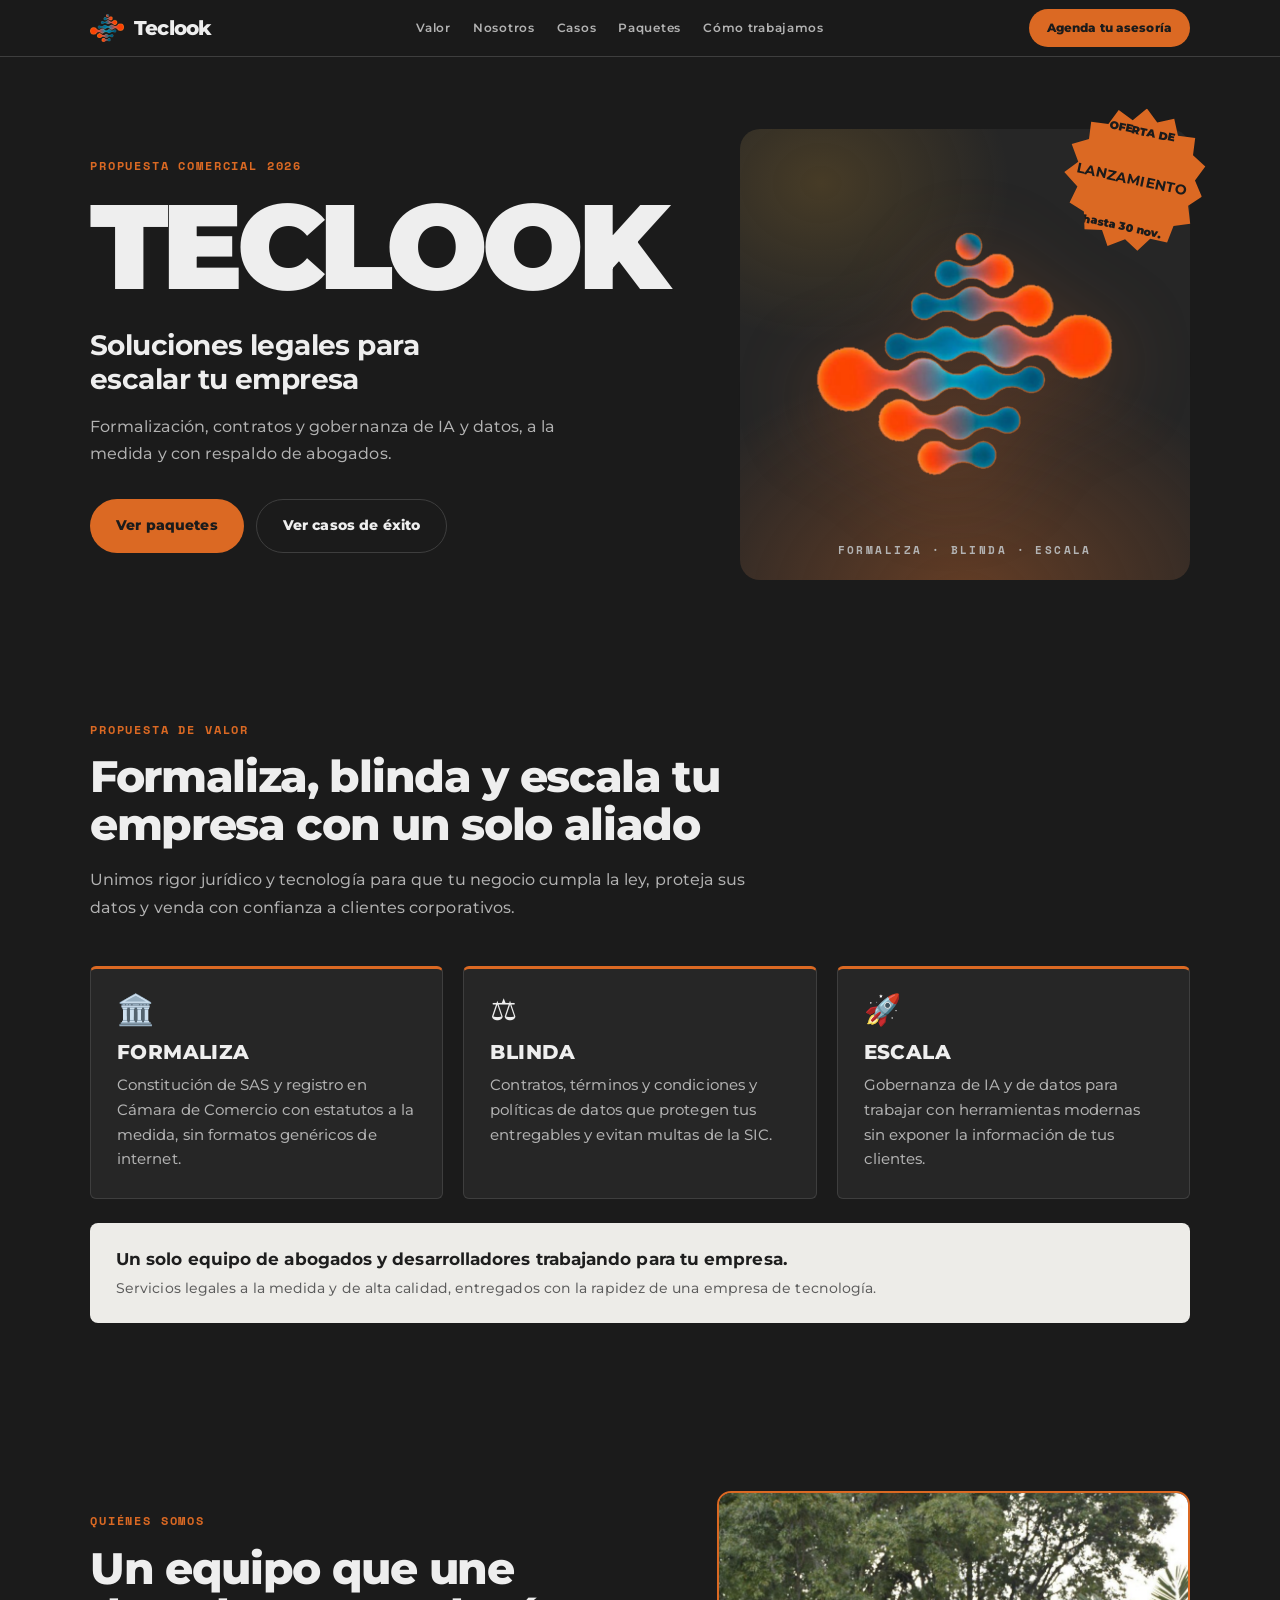
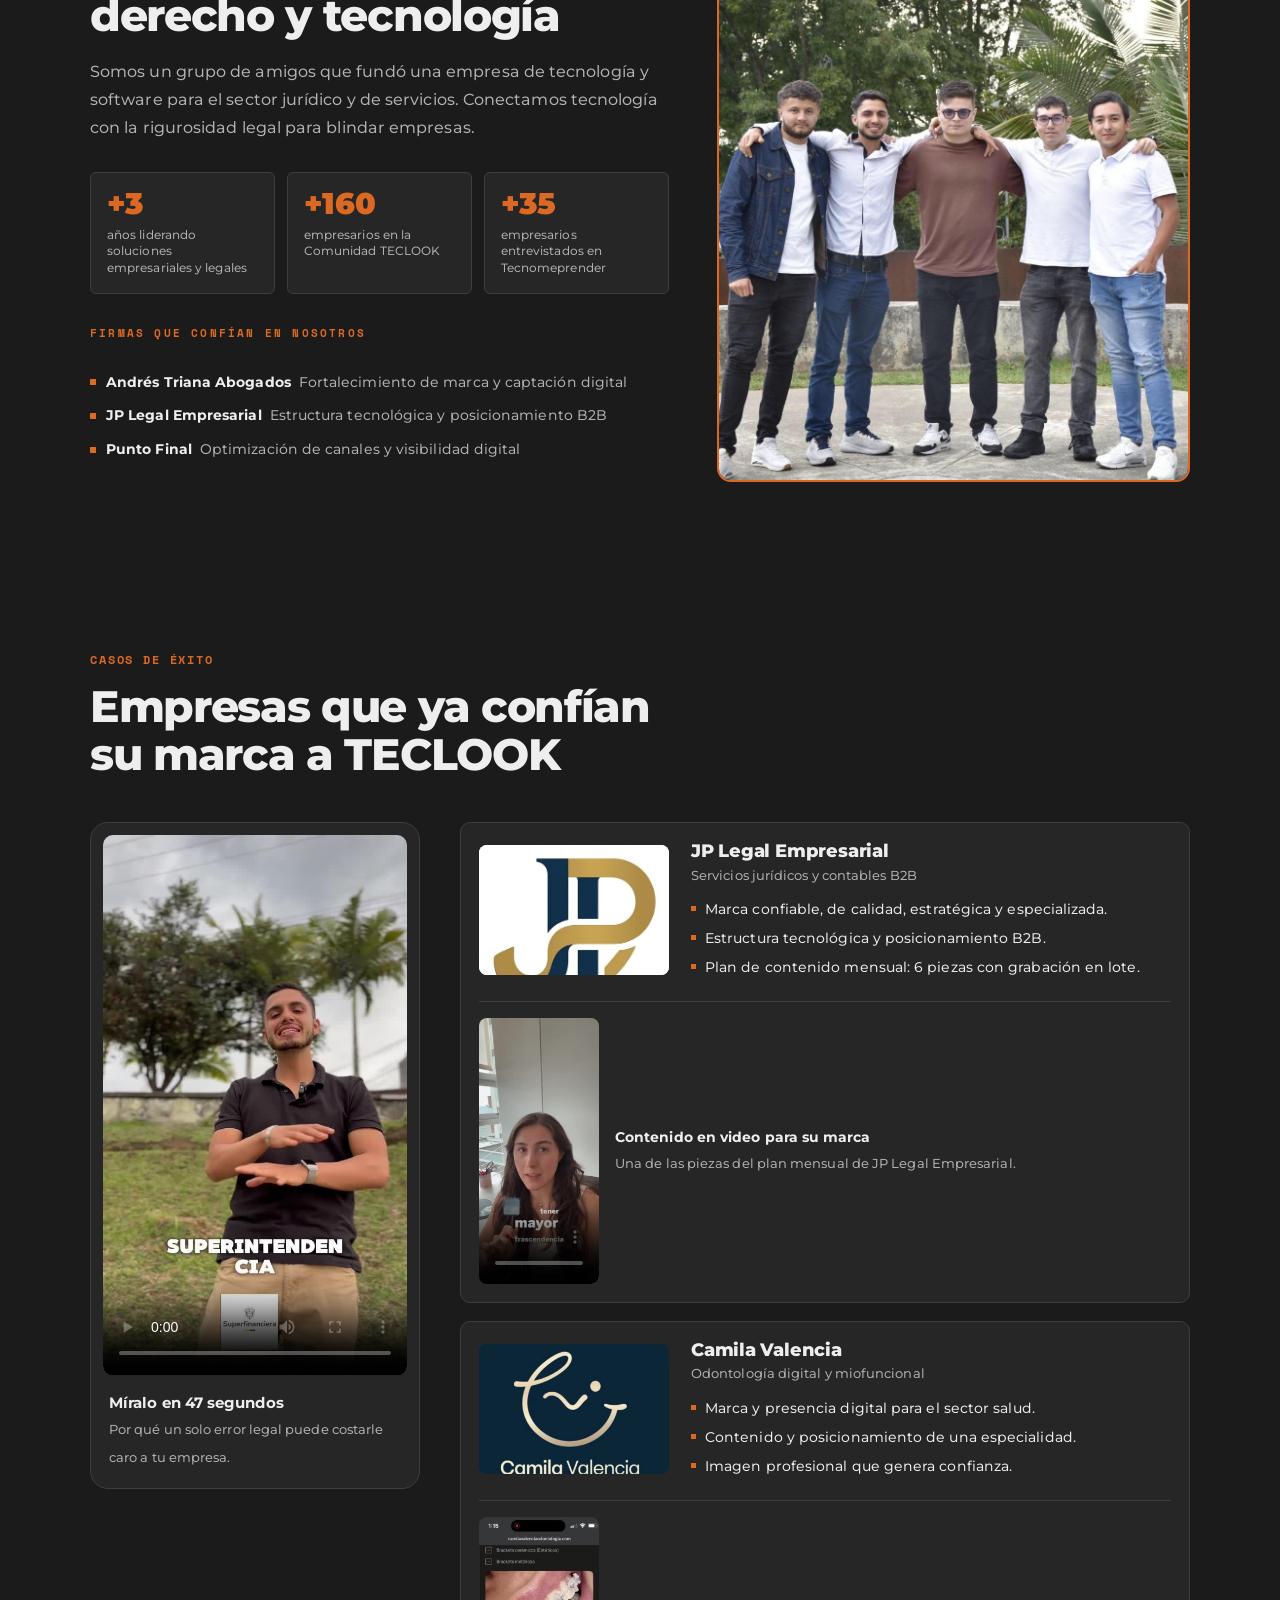
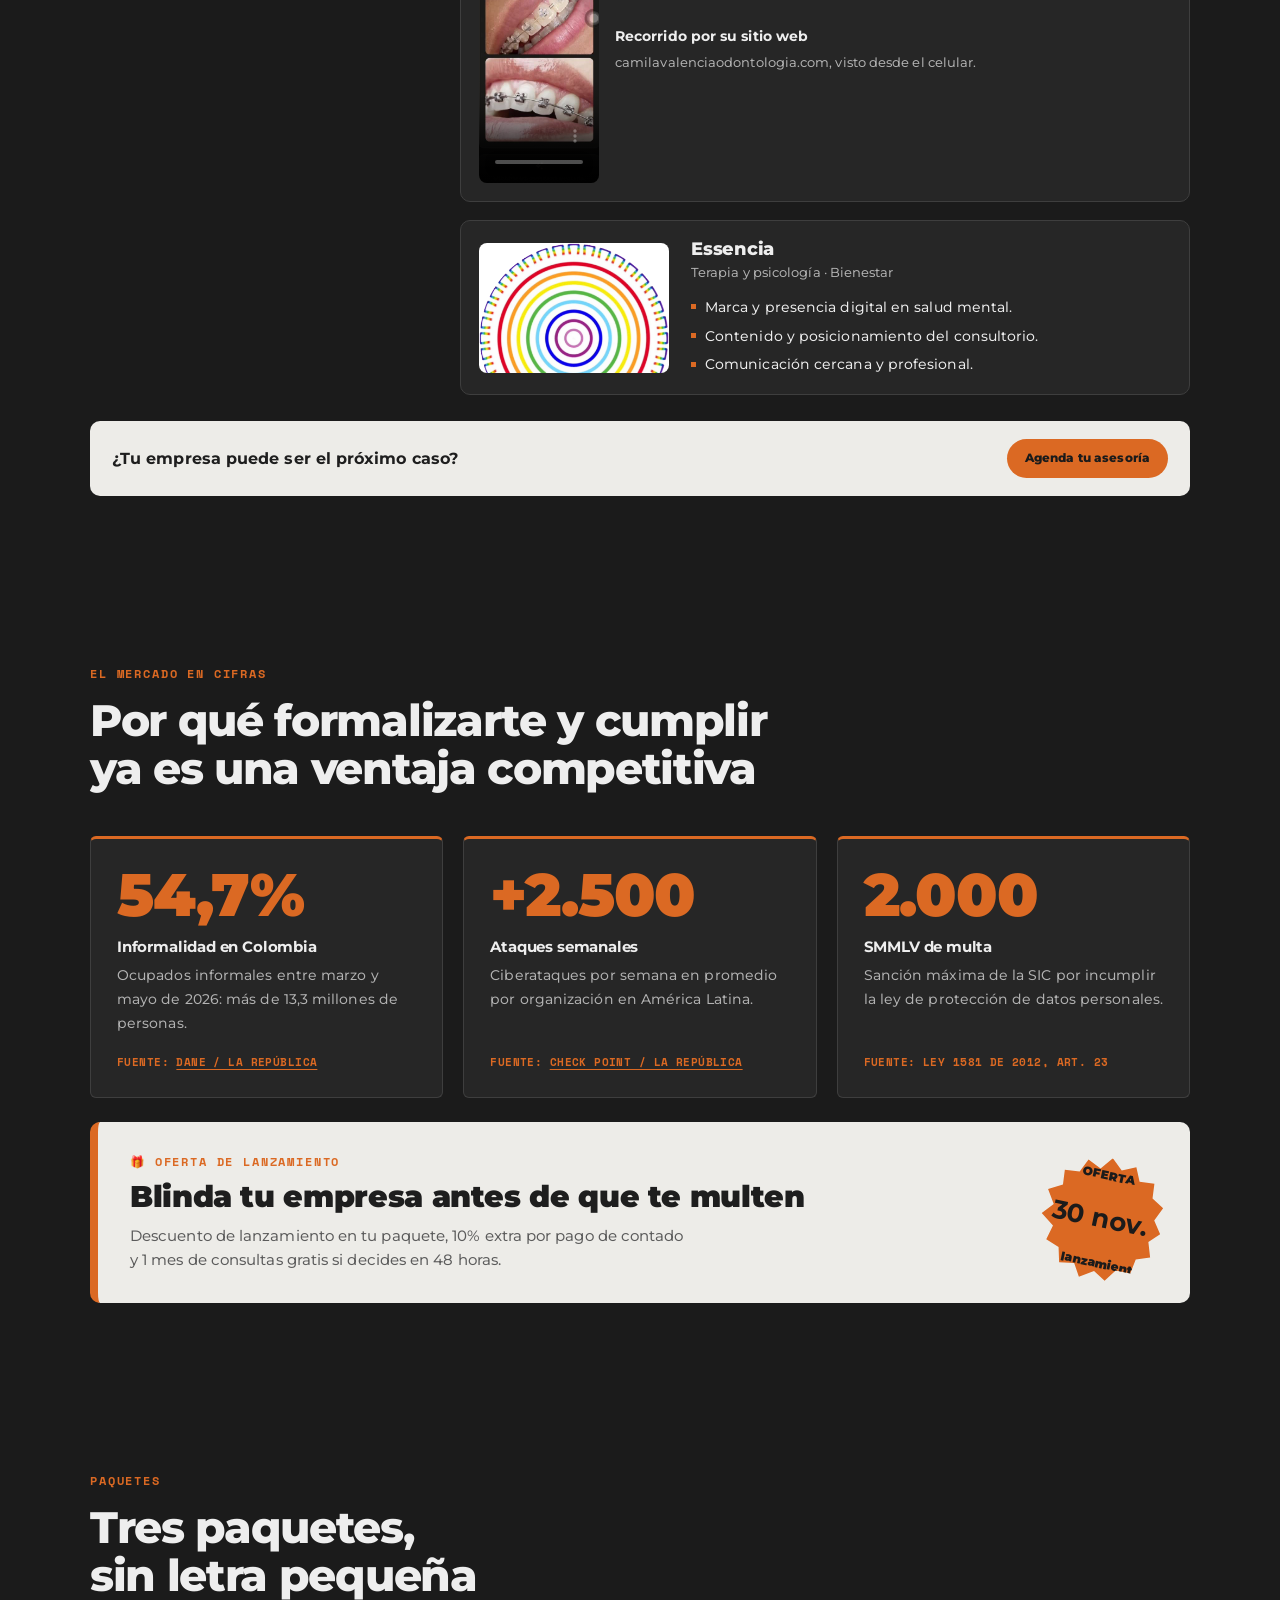
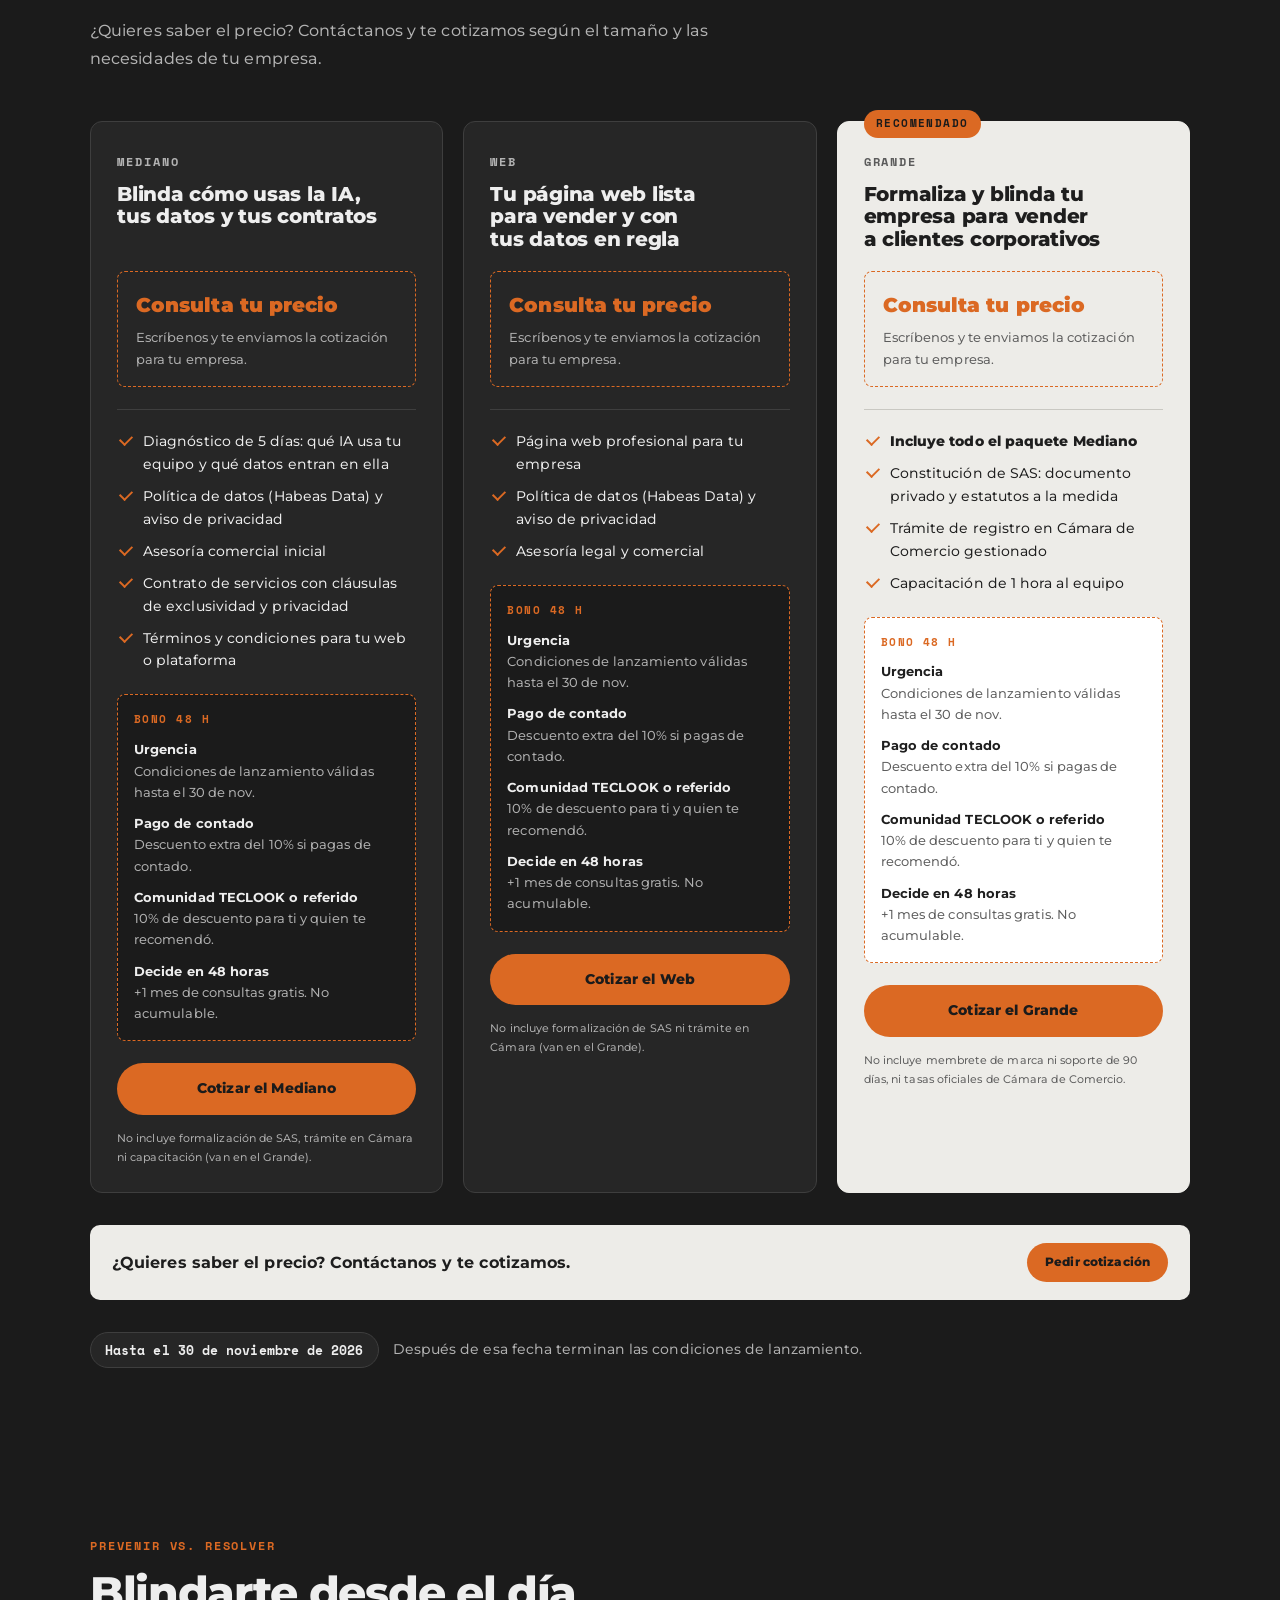
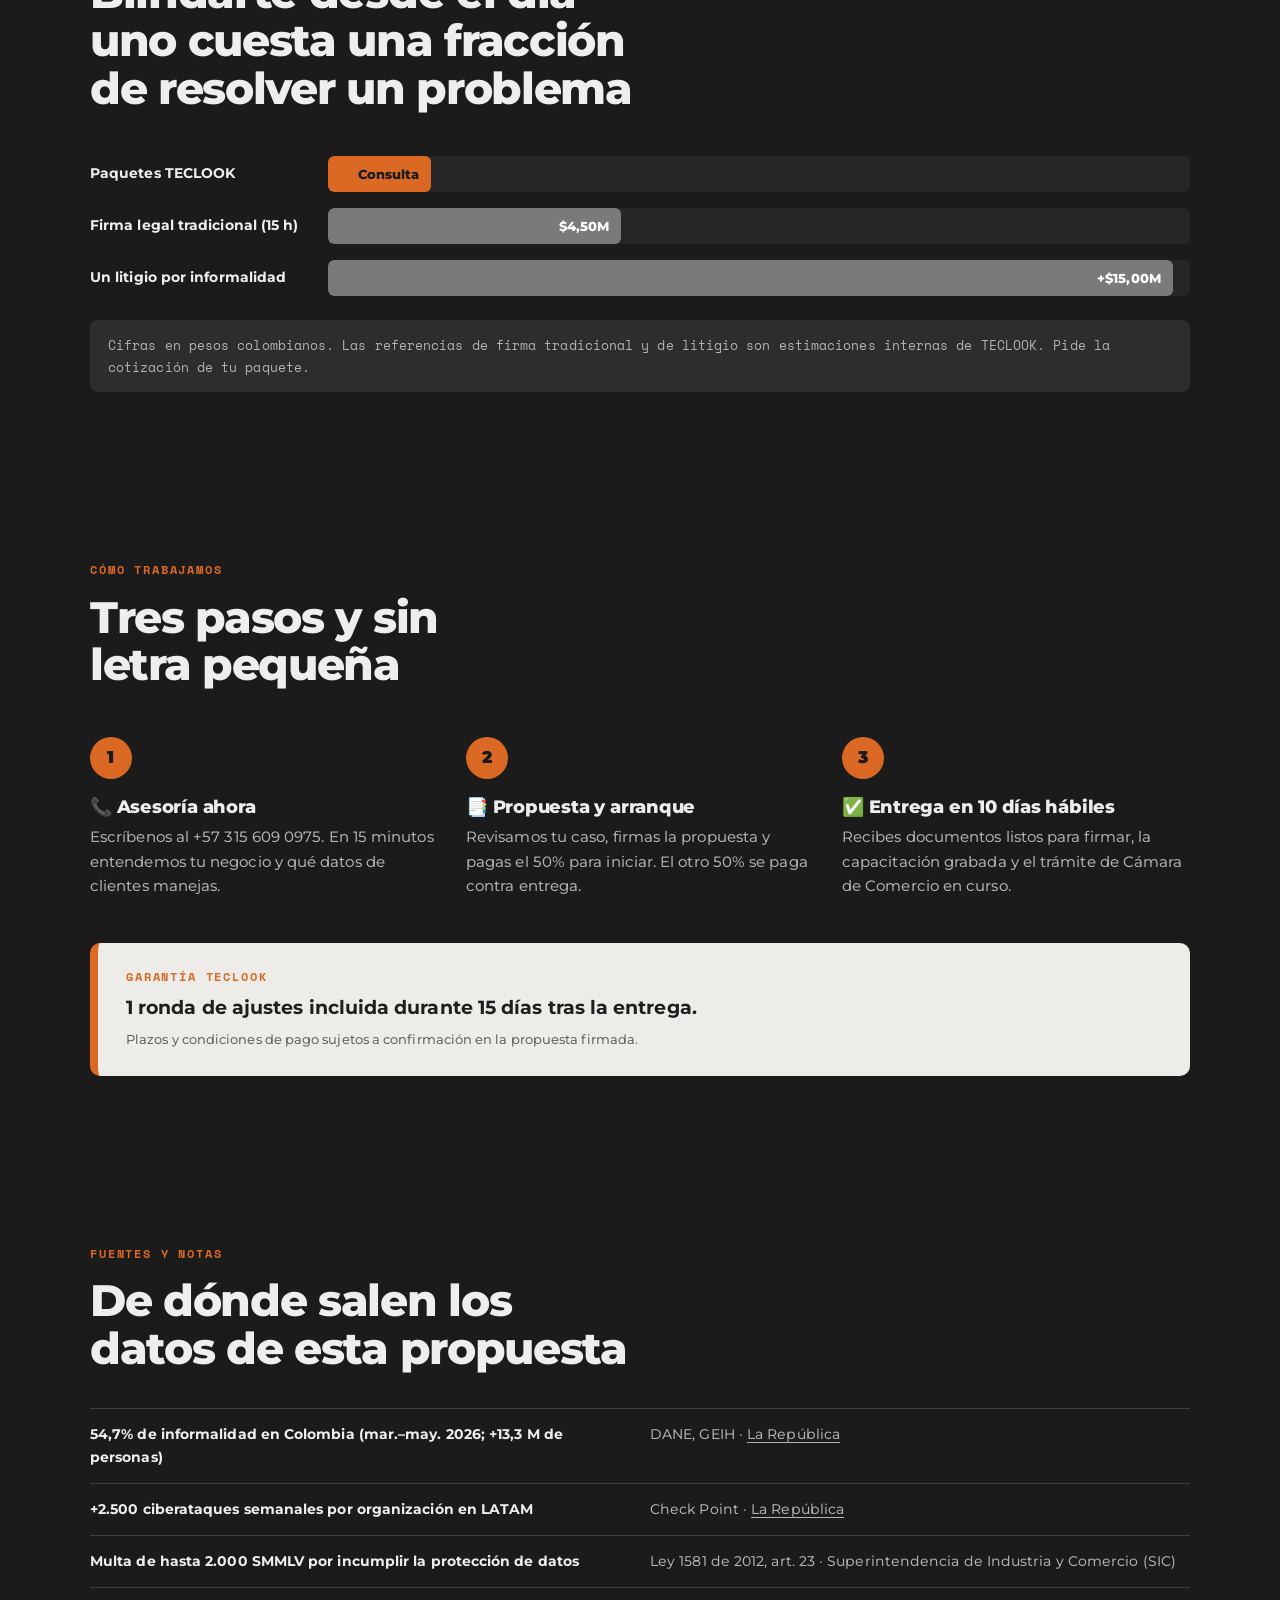
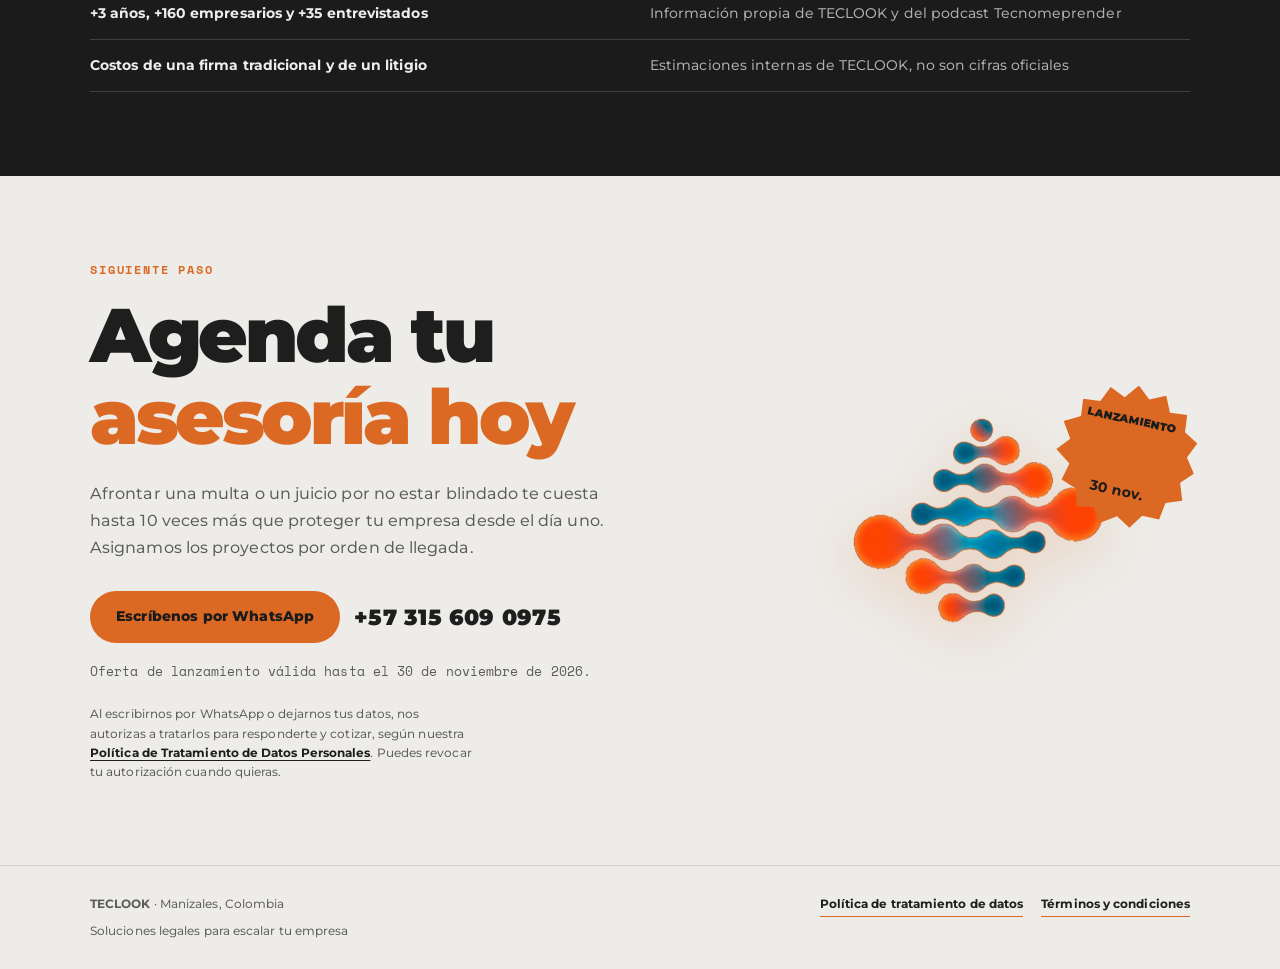
==== commit 164c6bc7: "Actualiza sitio legal: nueva version, paginas de politica de datos y terminos, fuentes e identidad v" ====
--- a/index.html
+++ b/index.html
@@ -1,9 +1,17 @@
-<!doctype html><html><head><meta charset=utf8><meta name=viewport content="width=device-width,initial-scale=1,viewport-fit=cover"><style>:root{color-scheme:light;box-sizing:border-box;padding-top:env(safe-area-inset-top,0px);padding-bottom:env(safe-area-inset-bottom,0px)}html{scroll-padding-top:env(safe-area-inset-top,0px)}body{margin:0;padding:0;font:14px -apple-system,BlinkMacSystemFont,sans-serif;background:#fff;color:#000}img{max-width:100%}[hidden]:not([hidden=until-found i]){display:none!important}</style></head><body>
+<!doctype html>
+<html lang="es">
+<head>
+<meta charset="utf-8">
+<meta name="viewport" content="width=device-width, initial-scale=1, viewport-fit=cover">
+<meta name="description" content="TECLOOK Legal: formalización de empresas, contratos y gobernanza de IA y datos para empresas en Colombia.">
 <title>TECLOOK Legal</title>
-<meta name="claude:viewport-fit-sides" content="cover">
-<link rel="preconnect" href="https://fonts.googleapis.com">
-<link rel="preconnect" href="https://fonts.gstatic.com" crossorigin>
-<link rel="stylesheet" href="https://fonts.googleapis.com/css2?family=Montserrat:ital,wght@0,400;0,500;0,600;0,700;0,800;0,900;1,400&display=swap">
+<meta name="theme-color" content="#1b1b1b">
+<link rel="icon" type="image/png" href="assets/favicon.png">
+<link rel="apple-touch-icon" href="assets/apple-touch-icon.png">
+<link rel="preload" href="assets/fonts/montserrat-latin-wght-normal.woff2" as="font" type="font/woff2" crossorigin>
+<meta property="og:title" content="TECLOOK Legal · Soluciones legales para escalar tu empresa">
+<meta property="og:type" content="website">
+<meta property="og:image" content="assets/logo.png">
 <style>
 /* Concept: propuesta comercial en una sola página, negra y naranja, con cierre en crema.
    Una columna ancha, secciones separadas por espacio y no por cajas. */
@@ -231,10 +239,12 @@
 @media (max-width: 820px) { .close .wrap { grid-template-columns: 1fr; } .close .side { order: -1; } }
 @media (prefers-reduced-motion: reduce) { html { scroll-behavior: auto; } }
 </style>
-
+<link rel="stylesheet" href="assets/brand.css">
+</head>
+<body>
 <nav>
   <div class="wrap">
-    <a class="brand" href="#inicio">TEC<b>LOOK</b></a>
+    <a class="brand" href="#inicio" aria-label="Teclook, inicio"><img src="assets/logo.png" alt="" width="847" height="694"><span class="wm">Teclook</span></a>
     <div class="links">
       <a href="#valor">Valor</a><a href="#nosotros">Nosotros</a><a href="#casos">Casos</a><a href="#paquetes">Paquetes</a><a href="#como">Cómo trabajamos</a>
     </div>
@@ -255,7 +265,7 @@
       </div>
     </div>
     <div class="mark">
-      <img src="assets/logo.png" alt="Logo de TECLOOK" width="700" height="629">
+      <img src="assets/logo.png" alt="Logo de TECLOOK" width="847" height="694">
       <div class="sticker">OFERTA DE<b>LANZAMIENTO</b>hasta 30 nov.</div>
       <div class="triad">FORMALIZA · BLINDA · ESCALA</div>
     </div>
@@ -490,14 +500,18 @@
         <span class="num">+57 315 609 0975</span>
       </div>
       <div class="until">Oferta de lanzamiento válida hasta el 30 de noviembre de 2026.</div>
+      <p class="consent">Al escribirnos por WhatsApp o dejarnos tus datos, nos autorizas a tratarlos para responderte y cotizar, según nuestra <a href="politica-de-datos.html">Política de Tratamiento de Datos Personales</a>. Puedes revocar tu autorización cuando quieras.</p>
     </div>
     <div class="side">
-      <img src="assets/logo.png" alt="" width="700" height="629">
+      <img src="assets/logo.png" alt="" width="847" height="694">
       <div class="sticker">LANZAMIENTO<b>30 nov.</b></div>
     </div>
   </div>
 </section>
-<div class="closefoot"><div class="wrap"><footer><span><b>TECLOOK</b> · Manizales, Colombia</span><span>Soluciones legales para escalar tu empresa</span></footer></div></div>
+<div class="closefoot"><div class="wrap"><footer>
+  <div class="footcol"><span><b>TECLOOK</b> · Manizales, Colombia</span><span>Soluciones legales para escalar tu empresa</span></div>
+  <div class="footlinks"><a href="politica-de-datos.html">Política de tratamiento de datos</a><a href="terminos-y-condiciones.html">Términos y condiciones</a></div>
+</footer></div></div>
 
 <script>
 (function () {
@@ -510,4 +524,5 @@
 })();
 </script>
 
-</body></html>+</body>
+</html>
--- a/assets/brand.css
+++ b/assets/brand.css
@@ -0,0 +1,78 @@
+/* TECLOOK · capa de marca (Manual TECLOOK 1.0): Montserrat + Space Mono, logo oficial.
+   Las fuentes van alojadas en el sitio (sin llamadas a Google Fonts). */
+@font-face {
+  font-family: "Montserrat";
+  font-style: normal;
+  font-weight: 100 900;
+  font-display: swap;
+  src: url("fonts/montserrat-latin-ext-wght-normal.woff2") format("woff2-variations");
+  unicode-range: U+0100-02BA, U+02BD-02C5, U+02C7-02CC, U+02CE-02D7, U+02DD-02FF, U+0304, U+0308, U+0329, U+1D00-1DBF, U+1E00-1E9F, U+1EF2-1EFF, U+2020, U+20A0-20AB, U+20AD-20C0, U+2113, U+2C60-2C7F, U+A720-A7FF;
+}
+@font-face {
+  font-family: "Montserrat";
+  font-style: normal;
+  font-weight: 100 900;
+  font-display: swap;
+  src: url("fonts/montserrat-latin-wght-normal.woff2") format("woff2-variations");
+  unicode-range: U+0000-00FF, U+0131, U+0152-0153, U+02BB-02BC, U+02C6, U+02DA, U+02DC, U+0304, U+0308, U+0329, U+2000-206F, U+20AC, U+2122, U+2191, U+2193, U+2212, U+2215, U+FEFF, U+FFFD;
+}
+@font-face { font-family: "Space Mono"; font-style: normal; font-weight: 400; font-display: swap; src: url("fonts/space-mono-latin-400-normal.woff2") format("woff2"); }
+@font-face { font-family: "Space Mono"; font-style: normal; font-weight: 700; font-display: swap; src: url("fonts/space-mono-latin-700-normal.woff2") format("woff2"); }
+
+:root {
+  --font: "Montserrat", "Segoe UI", system-ui, sans-serif;
+  --mono: "Space Mono", ui-monospace, "SFMono-Regular", Menlo, monospace;
+  --mut: #b3b3b3;
+}
+html { -webkit-text-size-adjust: 100%; }
+body {
+  font-weight: 450;
+  line-height: 1.7;
+  letter-spacing: .005em;
+  font-kerning: normal;
+  text-rendering: optimizeLegibility;
+  -webkit-font-smoothing: antialiased;
+  -moz-osx-font-smoothing: grayscale;
+}
+h1, h2, h3 { font-feature-settings: "kern", "liga"; }
+h1 { letter-spacing: -.045em; }
+h2 { font-weight: 800; letter-spacing: -.03em; line-height: 1.08; }
+h3 { letter-spacing: -.012em; }
+.lead { font-weight: 450; line-height: 1.75; }
+.hero .tag { font-weight: 700; letter-spacing: -.02em; line-height: 1.2; }
+.hero h1 { font-weight: 900; letter-spacing: -.05em; }
+.close h2 { letter-spacing: -.045em; }
+.btn { font-weight: 800; letter-spacing: .01em; }
+
+/* Space Mono para etiquetas técnicas, como pide el manual de marca */
+.eyebrow, .lab, .hero .triad, .price .off, .pack .flag, .pack .name, .hooks .bono, .big small, .deadline b, .until, .fine {
+  font-family: var(--mono);
+}
+.eyebrow { font-weight: 700; letter-spacing: .16em; font-size: 11.5px; }
+.pack .name { font-weight: 700; letter-spacing: .16em; }
+.hooks .bono { font-weight: 700; }
+.big small { letter-spacing: .04em; font-weight: 700; }
+
+/* Marca: logo oficial + palabra "Teclook" (manual, p. 5) */
+.brand { display: inline-flex; align-items: center; gap: 10px; letter-spacing: 0; font-weight: 800; font-size: 20px; line-height: 1; }
+.brand img { width: 34px; height: auto; display: block; }
+.brand .wm { letter-spacing: -.04em; }
+.brand b { color: inherit; }
+
+/* El logo respira sobre un resplandor naranja, como en las portadas del manual */
+.hero .mark { background: radial-gradient(120% 90% at 50% 105%, rgba(219,105,35,.35), rgba(219,105,35,0) 60%), radial-gradient(60% 50% at 18% 12%, rgba(240,170,40,.16), rgba(240,170,40,0) 70%), var(--panel); overflow: visible; }
+.hero .mark img { width: 66%; filter: drop-shadow(0 18px 40px rgba(219,105,35,.28)); }
+@media (max-width: 820px) { .hero .mark img { width: 38%; } }
+.close .side img { width: min(250px, 62%); filter: drop-shadow(0 14px 30px rgba(219,105,35,.22)); }
+
+/* Pie con enlaces legales */
+.closefoot footer { align-items: flex-start; }
+.footcol { display: grid; gap: 6px; }
+.footlinks { display: flex; flex-wrap: wrap; gap: 6px 18px; }
+.footlinks a { text-decoration: none; font-weight: 700; color: var(--cream-ink); border-bottom: 1.5px solid var(--accent); padding-bottom: 1px; }
+.footlinks a:hover { color: var(--accent); }
+.consent { margin-top: 14px; font-size: 12px; color: var(--cream-mut); max-width: 52ch; line-height: 1.6; }
+.consent a { color: var(--cream-ink); font-weight: 700; text-underline-offset: 3px; }
+
+.close .side .sticker { top: -34px; right: -6px; }
+@media (max-width: 820px) { .close .side .sticker { top: -20px; right: 8px; } }
